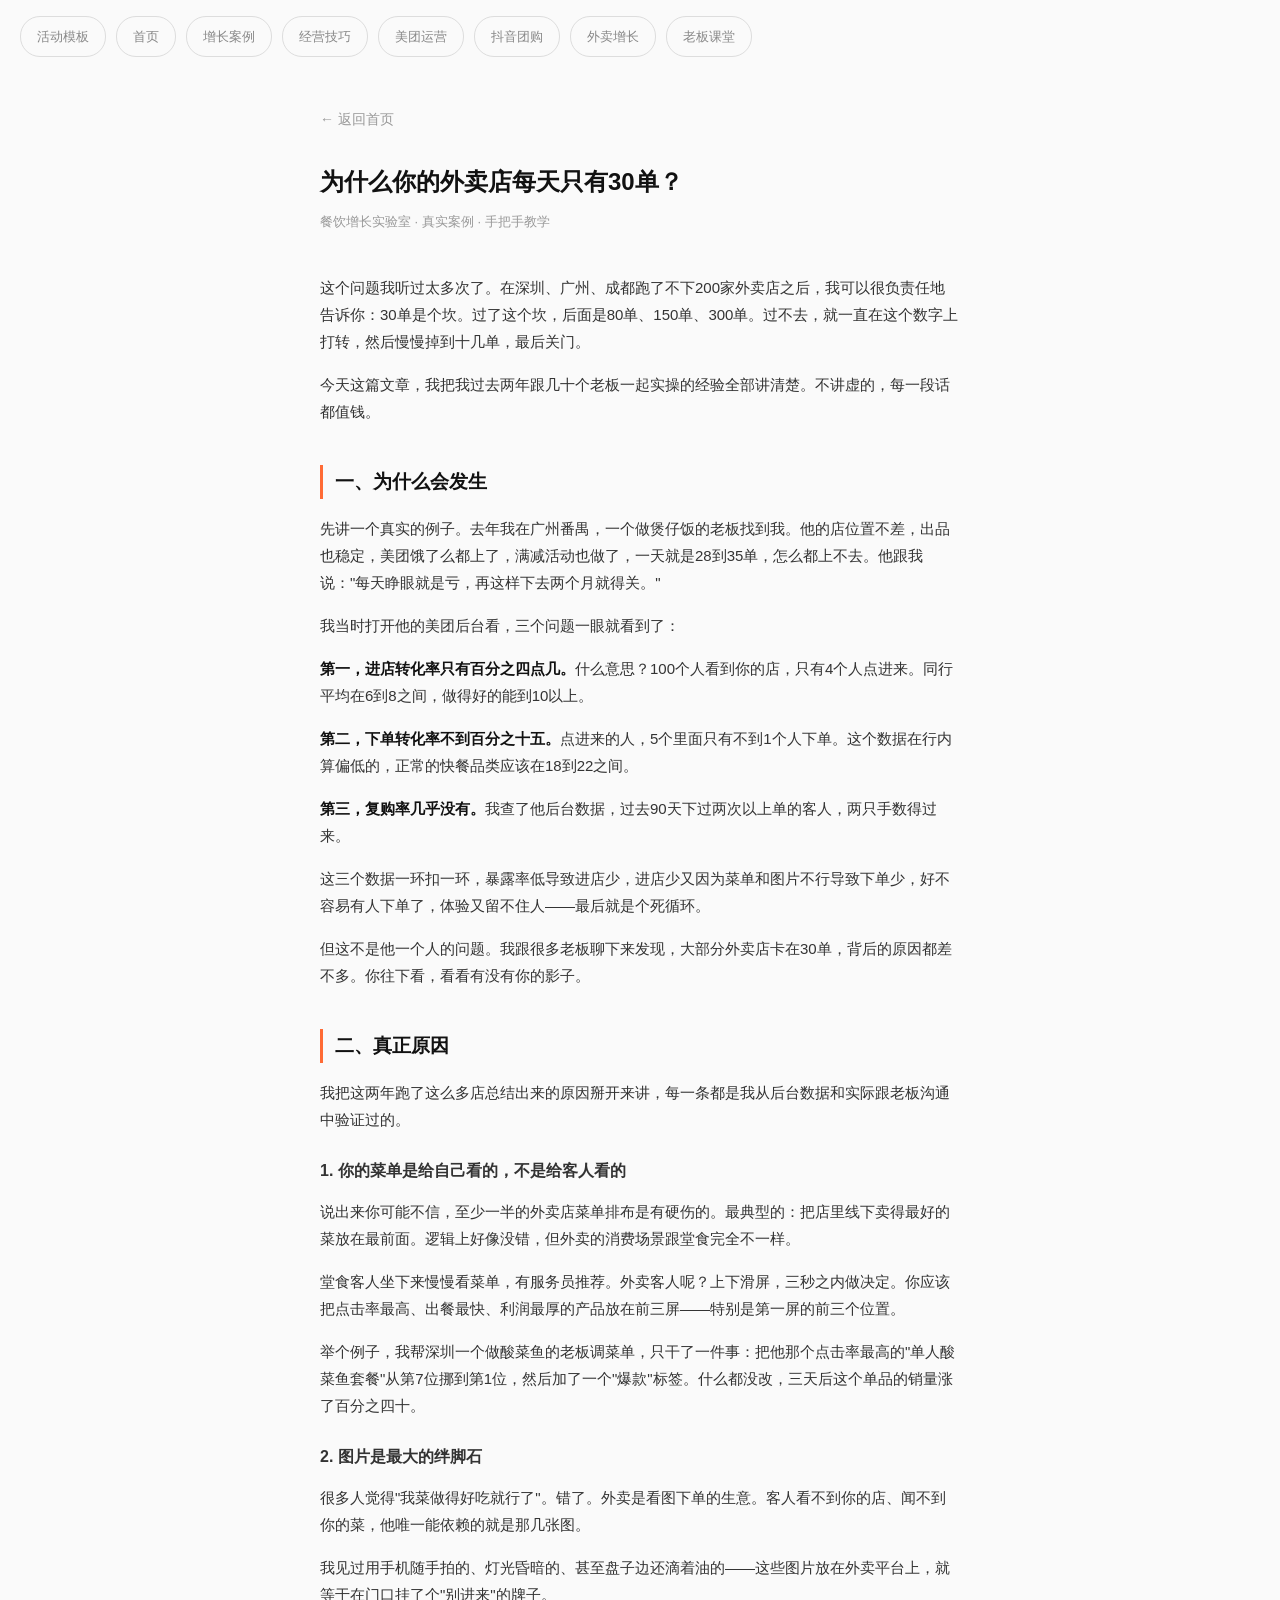
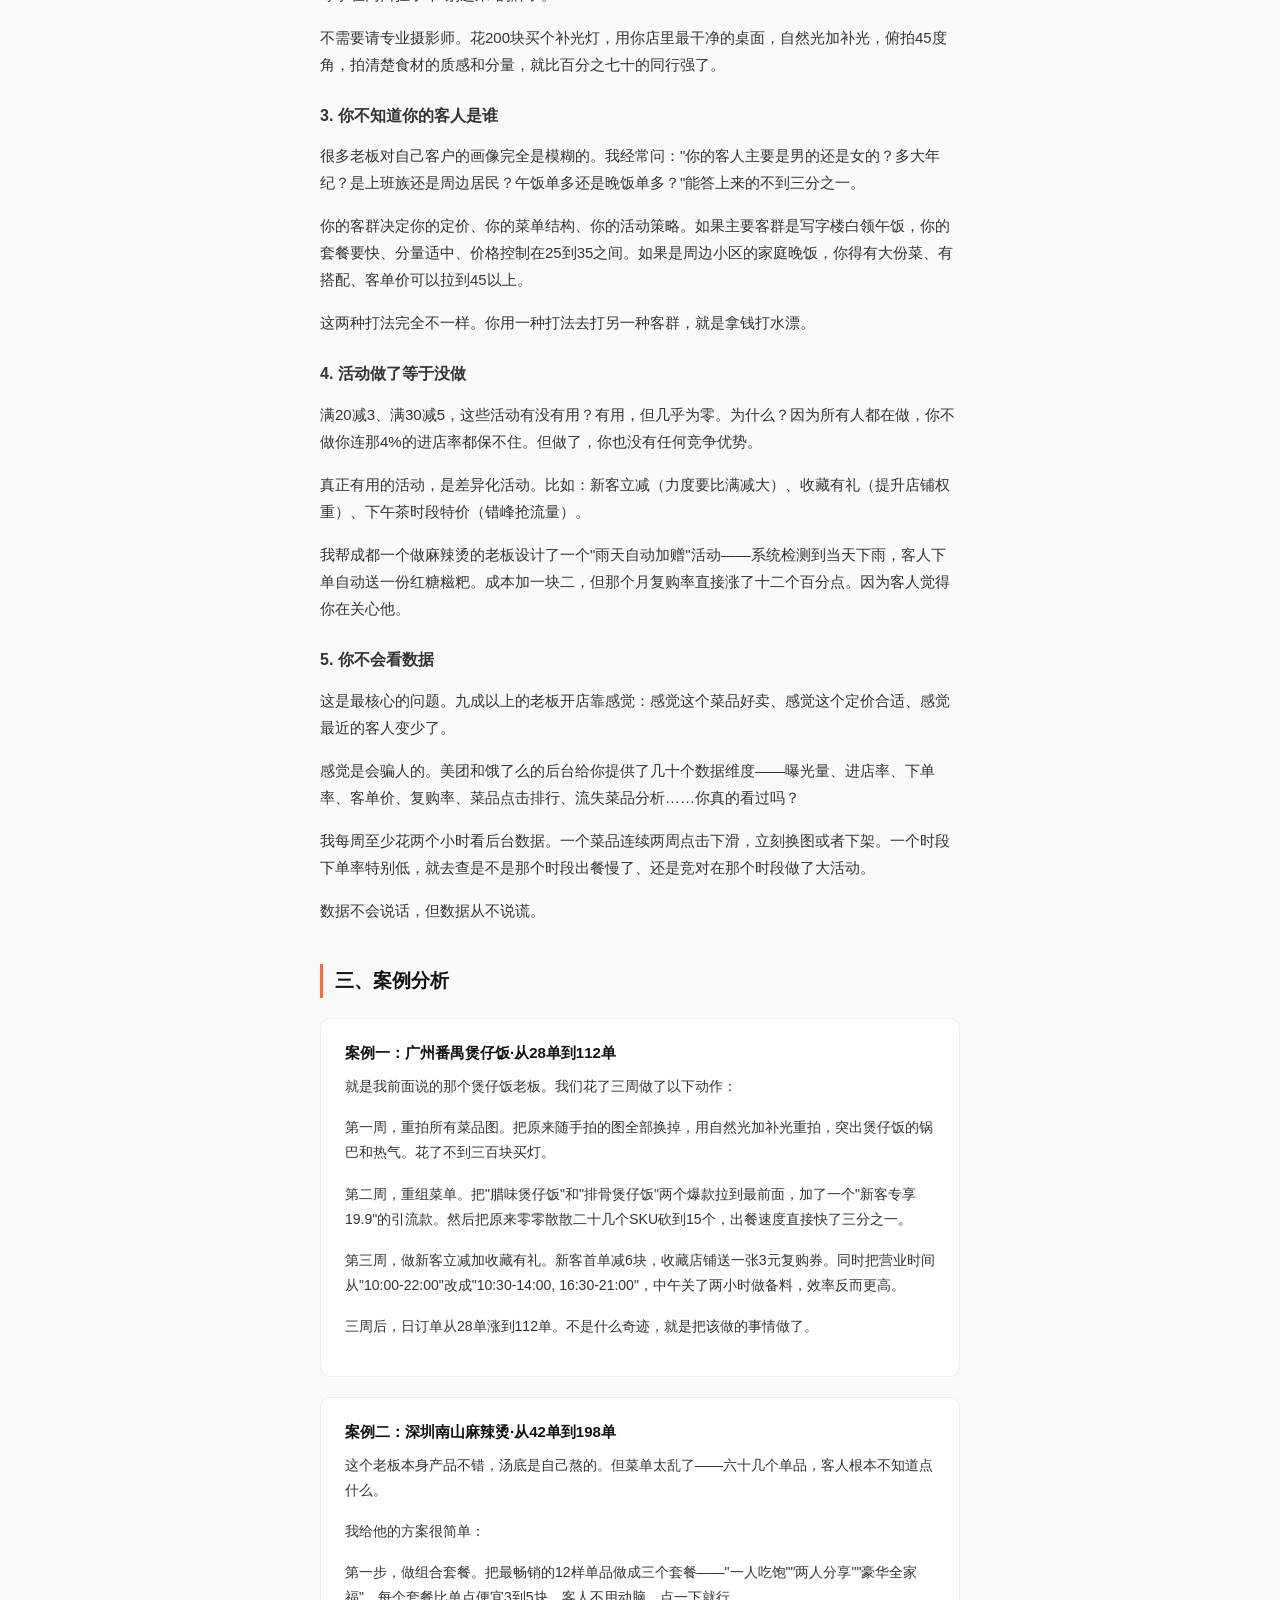
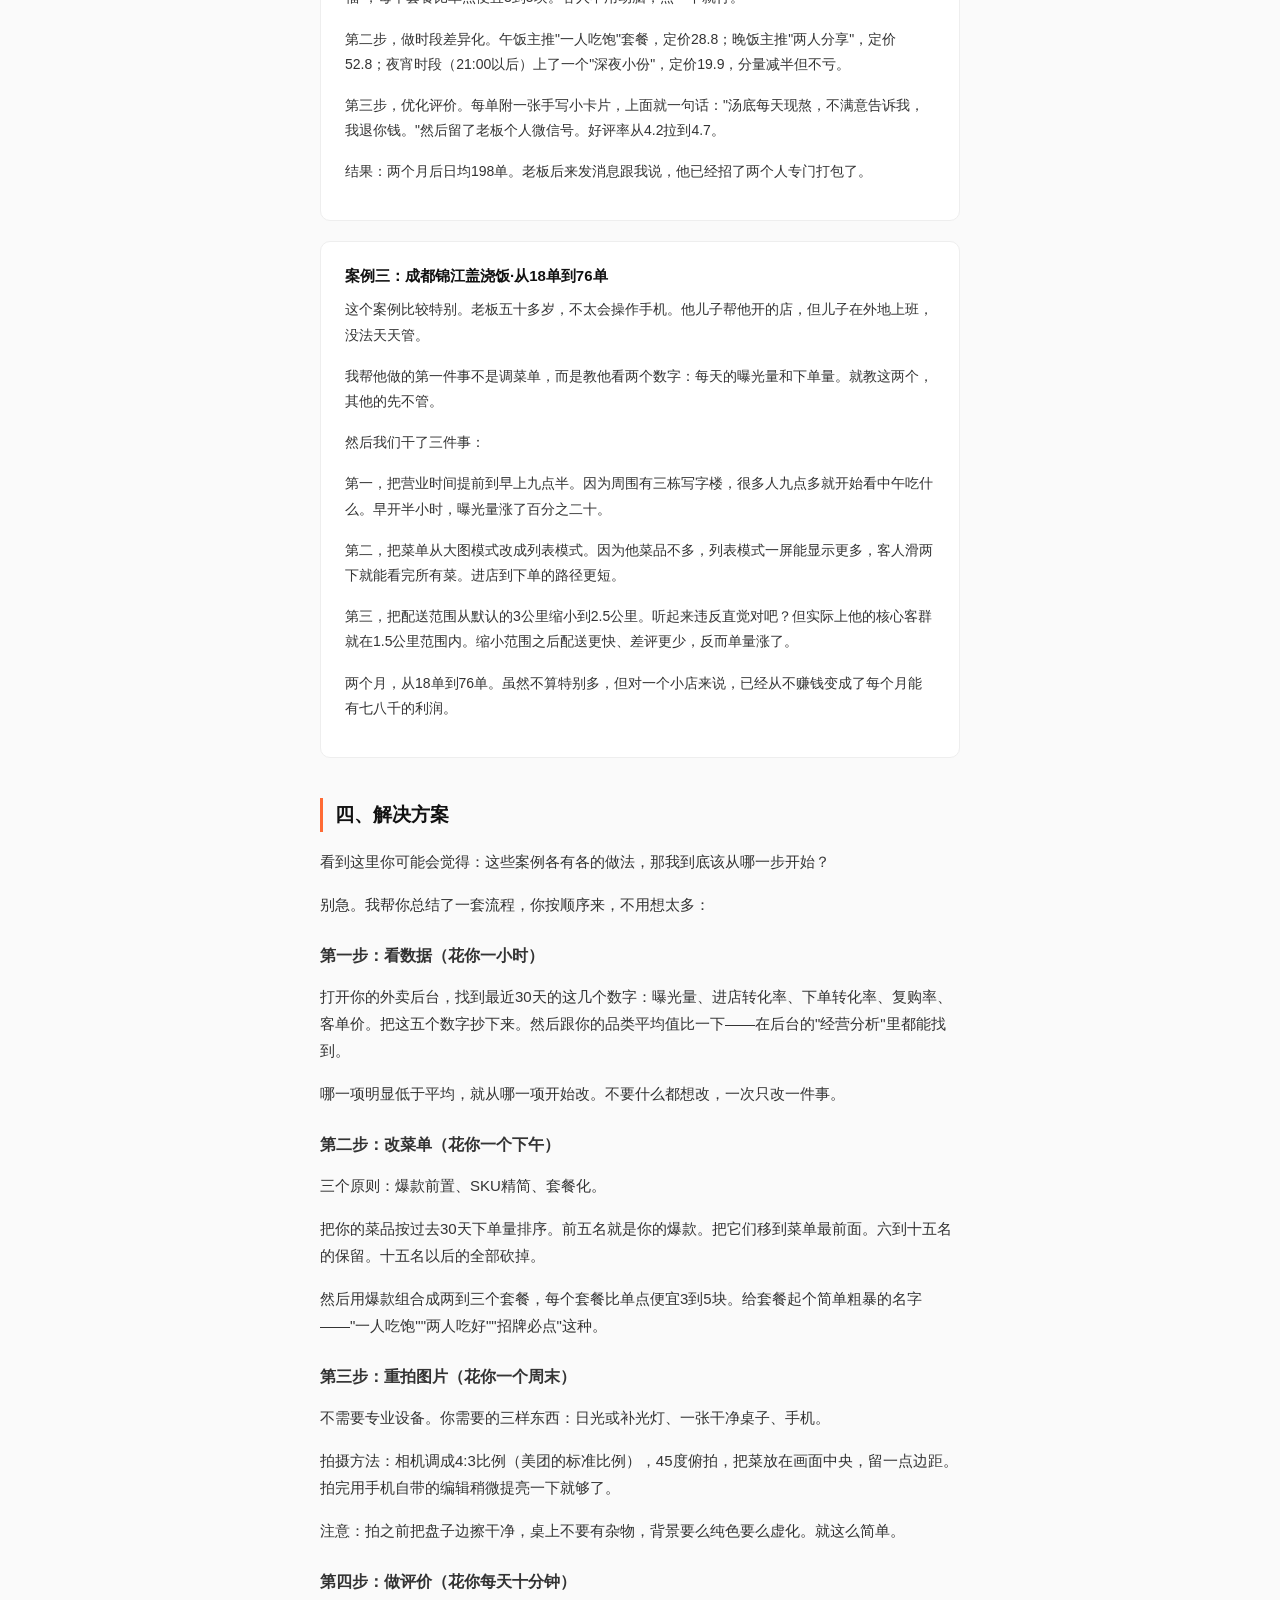
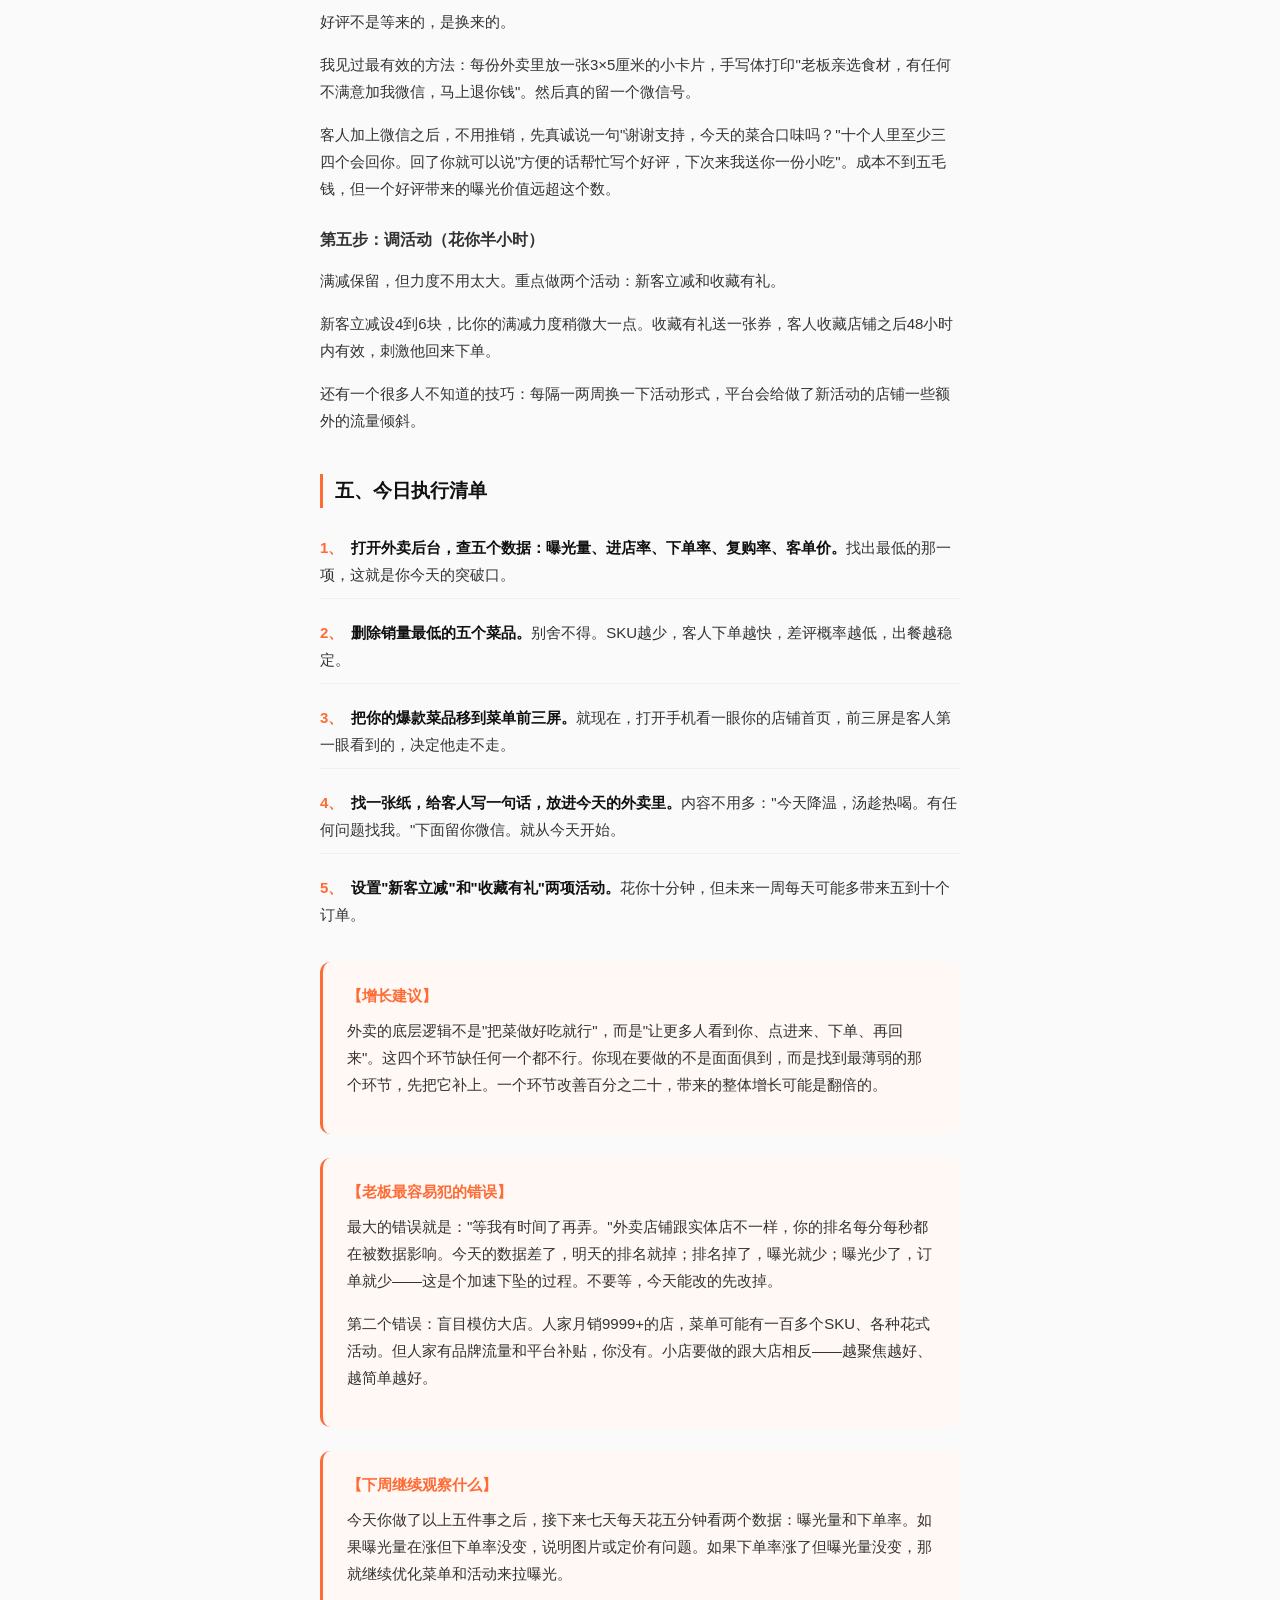
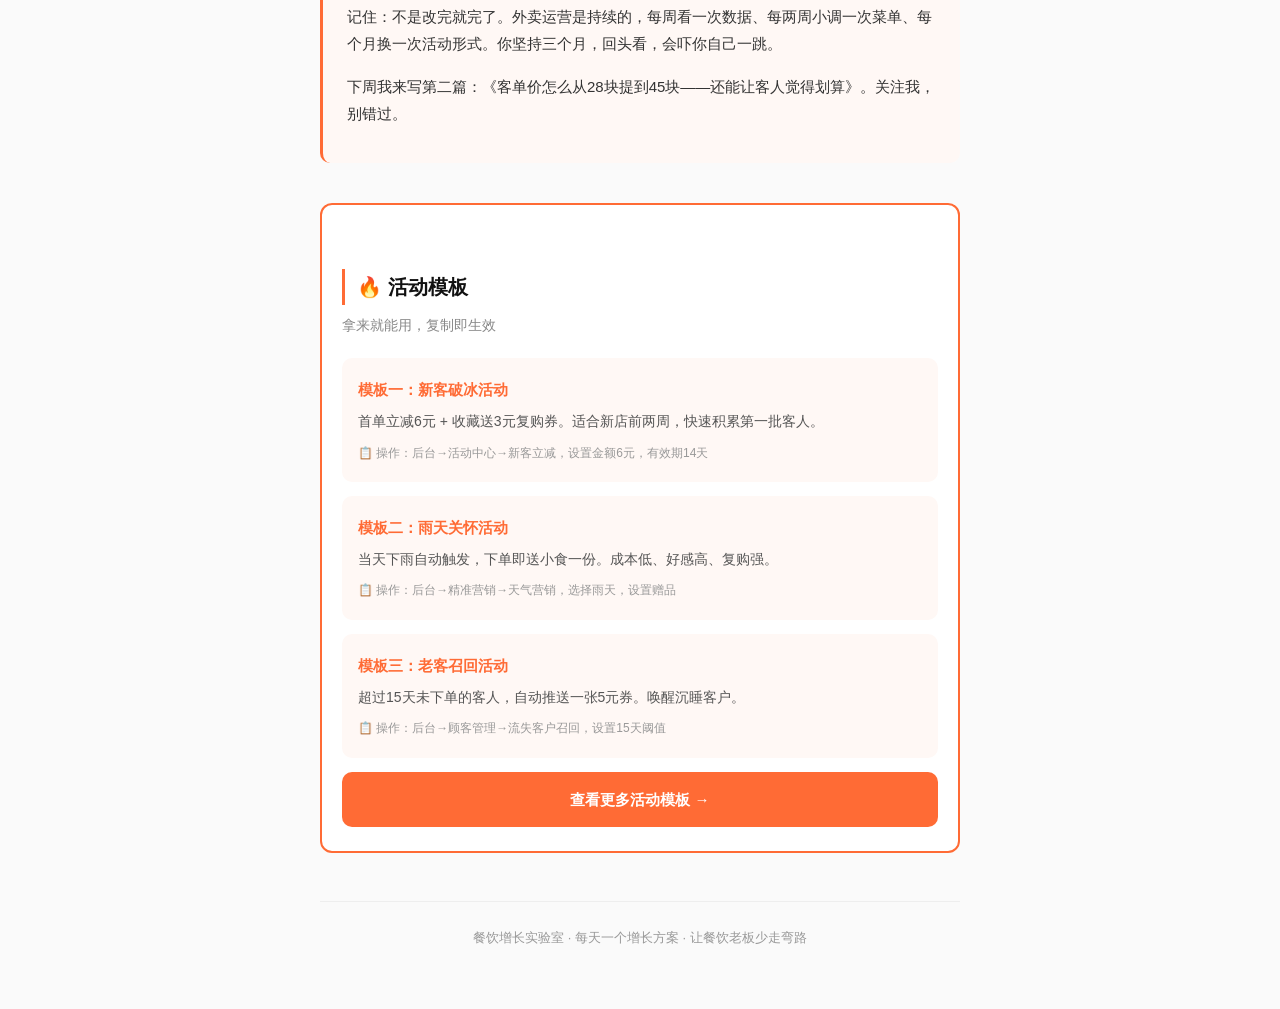
==== article1.html @ cc4ded7f "文章页底部添加活动模板板块" ====
﻿<!DOCTYPE html>
<html lang="zh-CN">
<head>
<meta charset="UTF-8">
<meta http-equiv="Cache-Control" content="no-cache, no-store, must-revalidate, max-age=0"><meta http-equiv="Pragma" content="no-cache"><meta http-equiv="Expires" content="0">
<meta name="viewport" content="width=device-width, initial-scale=1.0, maximum-scale=1.0, user-scalable=no, viewport-fit=cover">
<title>为什么你的外卖店每天只有30单？ - 餐饮增长实验室</title>
<style>
*,*::before,*::after{box-sizing:border-box;margin:0;padding:0}
html{-webkit-text-size-adjust:100%}
body{
  font-family:"Noto Sans SC",-apple-system,"Helvetica Neue",sans-serif;
  font-size:15px;color:#1a1a1a;
  background:#fafafa;
  -webkit-font-smoothing:antialiased;
  line-height:1.8;
}
.container{max-width:680px;margin:0 auto;padding:40px 20px 60px}
.back{
  display:inline-flex;align-items:center;gap:6px;
  color:#999;font-size:14px;text-decoration:none;margin-bottom:32px;
}
h1{font-size:24px;font-weight:700;line-height:1.4;margin-bottom:12px;color:#111}
.meta{font-size:13px;color:#999;margin-bottom:40px}
h2{
  font-size:19px;font-weight:700;margin:40px 0 16px;color:#111;
  padding-left:12px;border-left:3px solid #ff6b35;
}
h3{font-size:16px;font-weight:600;margin:24px 0 12px;color:#333}
p{margin-bottom:16px;color:#333}
.case{
  background:#fff;border-radius:10px;padding:20px 24px;
  margin:20px 0;border:1px solid #eee;
}
.case-title{font-weight:600;font-size:15px;margin-bottom:8px;color:#111}
.case-content{font-size:14px;color:#555;line-height:1.8}
.tip{
  background:#fff8f5;border-radius:10px;padding:20px 24px;
  margin:24px 0;border-left:3px solid #ff6b35;
}
.tip-title{font-weight:600;font-size:15px;color:#ff6b35;margin-bottom:8px}
ul{padding-left:20px;margin-bottom:16px}
li{margin-bottom:10px;color:#333}
.checklist li{list-style:none;padding:10px 0;border-bottom:1px solid #f0f0f0}
.checklist li:last-child{border-bottom:none}
.checklist li::before{content:counter(step) "、";counter-increment:step;color:#ff6b35;font-weight:700;margin-right:8px}
.checklist{counter-reset:step}
strong{color:#111}
.footer-note{text-align:center;margin-top:48px;padding-top:24px;border-top:1px solid #eee;color:#999;font-size:13px}

/* 顶部标签栏 */
.tags{
  padding:16px 20px 8px;
  display:flex;overflow-x:auto;
  gap:10px;
  -webkit-overflow-scrolling:touch;scrollbar-width:none;
  background:#fafafa;
  position:sticky;top:0;z-index:10;
}
.tags::-webkit-scrollbar{display:none}
.tag{
  flex-shrink:0;padding:8px 16px;
  border-radius:20px;font-size:13px;font-weight:500;
  color:#888;
  border:1px solid #ddd;
  transition:all .2s;white-space:nowrap;
  text-decoration:none;
}
.tag.on,.tag:active{background:#ff6b35;color:#fff;border-color:#ff6b35}

</style>
</head>
<body>

<!-- 标签导航 -->
<div class="tags">
  <a href="huodong.html" class="tag">活动模板</a>
  <a href="index.html" class="tag">首页</a>
  <a href="cases.html" class="tag">增长案例</a>
  <a href="jiqiao.html" class="tag">经营技巧</a>
  <a href="meituan.html" class="tag">美团运营</a>
  <a href="douyin.html" class="tag">抖音团购</a>
  <a href="waimai.html" class="tag">外卖增长</a>
  <a href="ketang.html" class="tag">老板课堂</a>
</div>

<div class="container">
<a href="index.html" class="back">← 返回首页</a>
<h1>为什么你的外卖店每天只有30单？</h1>
<div class="meta">餐饮增长实验室 · 真实案例 · 手把手教学</div>

<p>这个问题我听过太多次了。在深圳、广州、成都跑了不下200家外卖店之后，我可以很负责任地告诉你：30单是个坎。过了这个坎，后面是80单、150单、300单。过不去，就一直在这个数字上打转，然后慢慢掉到十几单，最后关门。</p>
<p>今天这篇文章，我把我过去两年跟几十个老板一起实操的经验全部讲清楚。不讲虚的，每一段话都值钱。</p>

<h2>一、为什么会发生</h2>

<p>先讲一个真实的例子。去年我在广州番禺，一个做煲仔饭的老板找到我。他的店位置不差，出品也稳定，美团饿了么都上了，满减活动也做了，一天就是28到35单，怎么都上不去。他跟我说："每天睁眼就是亏，再这样下去两个月就得关。"</p>
<p>我当时打开他的美团后台看，三个问题一眼就看到了：</p>

<p><strong>第一，进店转化率只有百分之四点几。</strong>什么意思？100个人看到你的店，只有4个人点进来。同行平均在6到8之间，做得好的能到10以上。</p>

<p><strong>第二，下单转化率不到百分之十五。</strong>点进来的人，5个里面只有不到1个人下单。这个数据在行内算偏低的，正常的快餐品类应该在18到22之间。</p>

<p><strong>第三，复购率几乎没有。</strong>我查了他后台数据，过去90天下过两次以上单的客人，两只手数得过来。</p>

<p>这三个数据一环扣一环，暴露率低导致进店少，进店少又因为菜单和图片不行导致下单少，好不容易有人下单了，体验又留不住人——最后就是个死循环。</p>
<p>但这不是他一个人的问题。我跟很多老板聊下来发现，大部分外卖店卡在30单，背后的原因都差不多。你往下看，看看有没有你的影子。</p>

<h2>二、真正原因</h2>

<p>我把这两年跑了这么多店总结出来的原因掰开来讲，每一条都是我从后台数据和实际跟老板沟通中验证过的。</p>

<h3>1. 你的菜单是给自己看的，不是给客人看的</h3>
<p>说出来你可能不信，至少一半的外卖店菜单排布是有硬伤的。最典型的：把店里线下卖得最好的菜放在最前面。逻辑上好像没错，但外卖的消费场景跟堂食完全不一样。</p>
<p>堂食客人坐下来慢慢看菜单，有服务员推荐。外卖客人呢？上下滑屏，三秒之内做决定。你应该把点击率最高、出餐最快、利润最厚的产品放在前三屏——特别是第一屏的前三个位置。</p>
<p>举个例子，我帮深圳一个做酸菜鱼的老板调菜单，只干了一件事：把他那个点击率最高的"单人酸菜鱼套餐"从第7位挪到第1位，然后加了一个"爆款"标签。什么都没改，三天后这个单品的销量涨了百分之四十。</p>

<h3>2. 图片是最大的绊脚石</h3>
<p>很多人觉得"我菜做得好吃就行了"。错了。外卖是看图下单的生意。客人看不到你的店、闻不到你的菜，他唯一能依赖的就是那几张图。</p>
<p>我见过用手机随手拍的、灯光昏暗的、甚至盘子边还滴着油的——这些图片放在外卖平台上，就等于在门口挂了个"别进来"的牌子。</p>
<p>不需要请专业摄影师。花200块买个补光灯，用你店里最干净的桌面，自然光加补光，俯拍45度角，拍清楚食材的质感和分量，就比百分之七十的同行强了。</p>

<h3>3. 你不知道你的客人是谁</h3>
<p>很多老板对自己客户的画像完全是模糊的。我经常问："你的客人主要是男的还是女的？多大年纪？是上班族还是周边居民？午饭单多还是晚饭单多？"能答上来的不到三分之一。</p>
<p>你的客群决定你的定价、你的菜单结构、你的活动策略。如果主要客群是写字楼白领午饭，你的套餐要快、分量适中、价格控制在25到35之间。如果是周边小区的家庭晚饭，你得有大份菜、有搭配、客单价可以拉到45以上。</p>
<p>这两种打法完全不一样。你用一种打法去打另一种客群，就是拿钱打水漂。</p>

<h3>4. 活动做了等于没做</h3>
<p>满20减3、满30减5，这些活动有没有用？有用，但几乎为零。为什么？因为所有人都在做，你不做你连那4%的进店率都保不住。但做了，你也没有任何竞争优势。</p>
<p>真正有用的活动，是差异化活动。比如：新客立减（力度要比满减大）、收藏有礼（提升店铺权重）、下午茶时段特价（错峰抢流量）。</p>
<p>我帮成都一个做麻辣烫的老板设计了一个"雨天自动加赠"活动——系统检测到当天下雨，客人下单自动送一份红糖糍粑。成本加一块二，但那个月复购率直接涨了十二个百分点。因为客人觉得你在关心他。</p>

<h3>5. 你不会看数据</h3>
<p>这是最核心的问题。九成以上的老板开店靠感觉：感觉这个菜品好卖、感觉这个定价合适、感觉最近的客人变少了。</p>
<p>感觉是会骗人的。美团和饿了么的后台给你提供了几十个数据维度——曝光量、进店率、下单率、客单价、复购率、菜品点击排行、流失菜品分析……你真的看过吗？</p>
<p>我每周至少花两个小时看后台数据。一个菜品连续两周点击下滑，立刻换图或者下架。一个时段下单率特别低，就去查是不是那个时段出餐慢了、还是竞对在那个时段做了大活动。</p>
<p>数据不会说话，但数据从不说谎。</p>

<h2>三、案例分析</h2>

<div class="case">
<div class="case-title">案例一：广州番禺煲仔饭·从28单到112单</div>
<div class="case-content">
<p>就是我前面说的那个煲仔饭老板。我们花了三周做了以下动作：</p>
<p>第一周，重拍所有菜品图。把原来随手拍的图全部换掉，用自然光加补光重拍，突出煲仔饭的锅巴和热气。花了不到三百块买灯。</p>
<p>第二周，重组菜单。把"腊味煲仔饭"和"排骨煲仔饭"两个爆款拉到最前面，加了一个"新客专享19.9"的引流款。然后把原来零零散散二十几个SKU砍到15个，出餐速度直接快了三分之一。</p>
<p>第三周，做新客立减加收藏有礼。新客首单减6块，收藏店铺送一张3元复购券。同时把营业时间从"10:00-22:00"改成"10:30-14:00, 16:30-21:00"，中午关了两小时做备料，效率反而更高。</p>
<p>三周后，日订单从28单涨到112单。不是什么奇迹，就是把该做的事情做了。</p>
</div>
</div>

<div class="case">
<div class="case-title">案例二：深圳南山麻辣烫·从42单到198单</div>
<div class="case-content">
<p>这个老板本身产品不错，汤底是自己熬的。但菜单太乱了——六十几个单品，客人根本不知道点什么。</p>
<p>我给他的方案很简单：</p>
<p>第一步，做组合套餐。把最畅销的12样单品做成三个套餐——"一人吃饱""两人分享""豪华全家福"，每个套餐比单点便宜3到5块。客人不用动脑，点一下就行。</p>
<p>第二步，做时段差异化。午饭主推"一人吃饱"套餐，定价28.8；晚饭主推"两人分享"，定价52.8；夜宵时段（21:00以后）上了一个"深夜小份"，定价19.9，分量减半但不亏。</p>
<p>第三步，优化评价。每单附一张手写小卡片，上面就一句话："汤底每天现熬，不满意告诉我，我退你钱。"然后留了老板个人微信号。好评率从4.2拉到4.7。</p>
<p>结果：两个月后日均198单。老板后来发消息跟我说，他已经招了两个人专门打包了。</p>
</div>
</div>

<div class="case">
<div class="case-title">案例三：成都锦江盖浇饭·从18单到76单</div>
<div class="case-content">
<p>这个案例比较特别。老板五十多岁，不太会操作手机。他儿子帮他开的店，但儿子在外地上班，没法天天管。</p>
<p>我帮他做的第一件事不是调菜单，而是教他看两个数字：每天的曝光量和下单量。就教这两个，其他的先不管。</p>
<p>然后我们干了三件事：</p>
<p>第一，把营业时间提前到早上九点半。因为周围有三栋写字楼，很多人九点多就开始看中午吃什么。早开半小时，曝光量涨了百分之二十。</p>
<p>第二，把菜单从大图模式改成列表模式。因为他菜品不多，列表模式一屏能显示更多，客人滑两下就能看完所有菜。进店到下单的路径更短。</p>
<p>第三，把配送范围从默认的3公里缩小到2.5公里。听起来违反直觉对吧？但实际上他的核心客群就在1.5公里范围内。缩小范围之后配送更快、差评更少，反而单量涨了。</p>
<p>两个月，从18单到76单。虽然不算特别多，但对一个小店来说，已经从不赚钱变成了每个月能有七八千的利润。</p>
</div>
</div>

<h2>四、解决方案</h2>

<p>看到这里你可能会觉得：这些案例各有各的做法，那我到底该从哪一步开始？</p>
<p>别急。我帮你总结了一套流程，你按顺序来，不用想太多：</p>

<h3>第一步：看数据（花你一小时）</h3>
<p>打开你的外卖后台，找到最近30天的这几个数字：曝光量、进店转化率、下单转化率、复购率、客单价。把这五个数字抄下来。然后跟你的品类平均值比一下——在后台的"经营分析"里都能找到。</p>
<p>哪一项明显低于平均，就从哪一项开始改。不要什么都想改，一次只改一件事。</p>

<h3>第二步：改菜单（花你一个下午）</h3>
<p>三个原则：爆款前置、SKU精简、套餐化。</p>
<p>把你的菜品按过去30天下单量排序。前五名就是你的爆款。把它们移到菜单最前面。六到十五名的保留。十五名以后的全部砍掉。</p>
<p>然后用爆款组合成两到三个套餐，每个套餐比单点便宜3到5块。给套餐起个简单粗暴的名字——"一人吃饱""两人吃好""招牌必点"这种。</p>

<h3>第三步：重拍图片（花你一个周末）</h3>
<p>不需要专业设备。你需要的三样东西：日光或补光灯、一张干净桌子、手机。</p>
<p>拍摄方法：相机调成4:3比例（美团的标准比例），45度俯拍，把菜放在画面中央，留一点边距。拍完用手机自带的编辑稍微提亮一下就够了。</p>
<p>注意：拍之前把盘子边擦干净，桌上不要有杂物，背景要么纯色要么虚化。就这么简单。</p>

<h3>第四步：做评价（花你每天十分钟）</h3>
<p>好评不是等来的，是换来的。</p>
<p>我见过最有效的方法：每份外卖里放一张3×5厘米的小卡片，手写体打印"老板亲选食材，有任何不满意加我微信，马上退你钱"。然后真的留一个微信号。</p>
<p>客人加上微信之后，不用推销，先真诚说一句"谢谢支持，今天的菜合口味吗？"十个人里至少三四个会回你。回了你就可以说"方便的话帮忙写个好评，下次来我送你一份小吃"。成本不到五毛钱，但一个好评带来的曝光价值远超这个数。</p>

<h3>第五步：调活动（花你半小时）</h3>
<p>满减保留，但力度不用太大。重点做两个活动：新客立减和收藏有礼。</p>
<p>新客立减设4到6块，比你的满减力度稍微大一点。收藏有礼送一张券，客人收藏店铺之后48小时内有效，刺激他回来下单。</p>
<p>还有一个很多人不知道的技巧：每隔一两周换一下活动形式，平台会给做了新活动的店铺一些额外的流量倾斜。</p>

<h2>五、今日执行清单</h2>

<ol class="checklist">
<li><strong>打开外卖后台，查五个数据：曝光量、进店率、下单率、复购率、客单价。</strong>找出最低的那一项，这就是你今天的突破口。</li>
<li><strong>删除销量最低的五个菜品。</strong>别舍不得。SKU越少，客人下单越快，差评概率越低，出餐越稳定。</li>
<li><strong>把你的爆款菜品移到菜单前三屏。</strong>就现在，打开手机看一眼你的店铺首页，前三屏是客人第一眼看到的，决定他走不走。</li>
<li><strong>找一张纸，给客人写一句话，放进今天的外卖里。</strong>内容不用多："今天降温，汤趁热喝。有任何问题找我。"下面留你微信。就从今天开始。</li>
<li><strong>设置"新客立减"和"收藏有礼"两项活动。</strong>花你十分钟，但未来一周每天可能多带来五到十个订单。</li>
</ol>

<div class="tip">
<div class="tip-title">【增长建议】</div>
<p>外卖的底层逻辑不是"把菜做好吃就行"，而是"让更多人看到你、点进来、下单、再回来"。这四个环节缺任何一个都不行。你现在要做的不是面面俱到，而是找到最薄弱的那个环节，先把它补上。一个环节改善百分之二十，带来的整体增长可能是翻倍的。</p>
</div>

<div class="tip">
<div class="tip-title">【老板最容易犯的错误】</div>
<p>最大的错误就是："等我有时间了再弄。"外卖店铺跟实体店不一样，你的排名每分每秒都在被数据影响。今天的数据差了，明天的排名就掉；排名掉了，曝光就少；曝光少了，订单就少——这是个加速下坠的过程。不要等，今天能改的先改掉。</p>
<p>第二个错误：盲目模仿大店。人家月销9999+的店，菜单可能有一百多个SKU、各种花式活动。但人家有品牌流量和平台补贴，你没有。小店要做的跟大店相反——越聚焦越好、越简单越好。</p>
</div>

<div class="tip">
<div class="tip-title">【下周继续观察什么】</div>
<p>今天你做了以上五件事之后，接下来七天每天花五分钟看两个数据：曝光量和下单率。如果曝光量在涨但下单率没变，说明图片或定价有问题。如果下单率涨了但曝光量没变，那就继续优化菜单和活动来拉曝光。</p>
<p>记住：不是改完就完了。外卖运营是持续的，每周看一次数据、每两周小调一次菜单、每个月换一次活动形式。你坚持三个月，回头看，会吓你自己一跳。</p>
<p>下周我来写第二篇：《客单价怎么从28块提到45块——还能让客人觉得划算》。关注我，别错过。</p>
</div>


<!-- 活动模板板块 -->
<div style="background:#fff;border-radius:12px;padding:24px 20px;border:2px solid #ff6b35;margin-top:40px;">
  <h2 style="font-size:20px;font-weight:700;color:#111;margin-bottom:8px;">🔥 活动模板</h2>
  <p style="font-size:14px;color:#888;margin-bottom:20px;">拿来就能用，复制即生效</p>
  
  <div style="background:#fff8f5;border-radius:10px;padding:18px 16px;margin-bottom:14px;">
    <div style="font-weight:700;font-size:15px;color:#ff6b35;margin-bottom:6px;">模板一：新客破冰活动</div>
    <p style="font-size:14px;color:#555;margin:0;">首单立减6元 + 收藏送3元复购券。适合新店前两周，快速积累第一批客人。</p>
    <div style="margin-top:8px;font-size:12px;color:#999;">📋 操作：后台→活动中心→新客立减，设置金额6元，有效期14天</div>
  </div>
  
  <div style="background:#fff8f5;border-radius:10px;padding:18px 16px;margin-bottom:14px;">
    <div style="font-weight:700;font-size:15px;color:#ff6b35;margin-bottom:6px;">模板二：雨天关怀活动</div>
    <p style="font-size:14px;color:#555;margin:0;">当天下雨自动触发，下单即送小食一份。成本低、好感高、复购强。</p>
    <div style="margin-top:8px;font-size:12px;color:#999;">📋 操作：后台→精准营销→天气营销，选择雨天，设置赠品</div>
  </div>
  
  <div style="background:#fff8f5;border-radius:10px;padding:18px 16px;margin-bottom:14px;">
    <div style="font-weight:700;font-size:15px;color:#ff6b35;margin-bottom:6px;">模板三：老客召回活动</div>
    <p style="font-size:14px;color:#555;margin:0;">超过15天未下单的客人，自动推送一张5元券。唤醒沉睡客户。</p>
    <div style="margin-top:8px;font-size:12px;color:#999;">📋 操作：后台→顾客管理→流失客户召回，设置15天阈值</div>
  </div>
  
  <a href="huodong.html" style="display:block;text-align:center;padding:14px;background:#ff6b35;color:#fff;border-radius:10px;font-size:15px;font-weight:600;text-decoration:none;margin-top:8px;">查看更多活动模板 →</a>
</div>

<div class="footer-note">餐饮增长实验室 · 每天一个增长方案 · 让餐饮老板少走弯路</div>

</div>
</body>
</html>
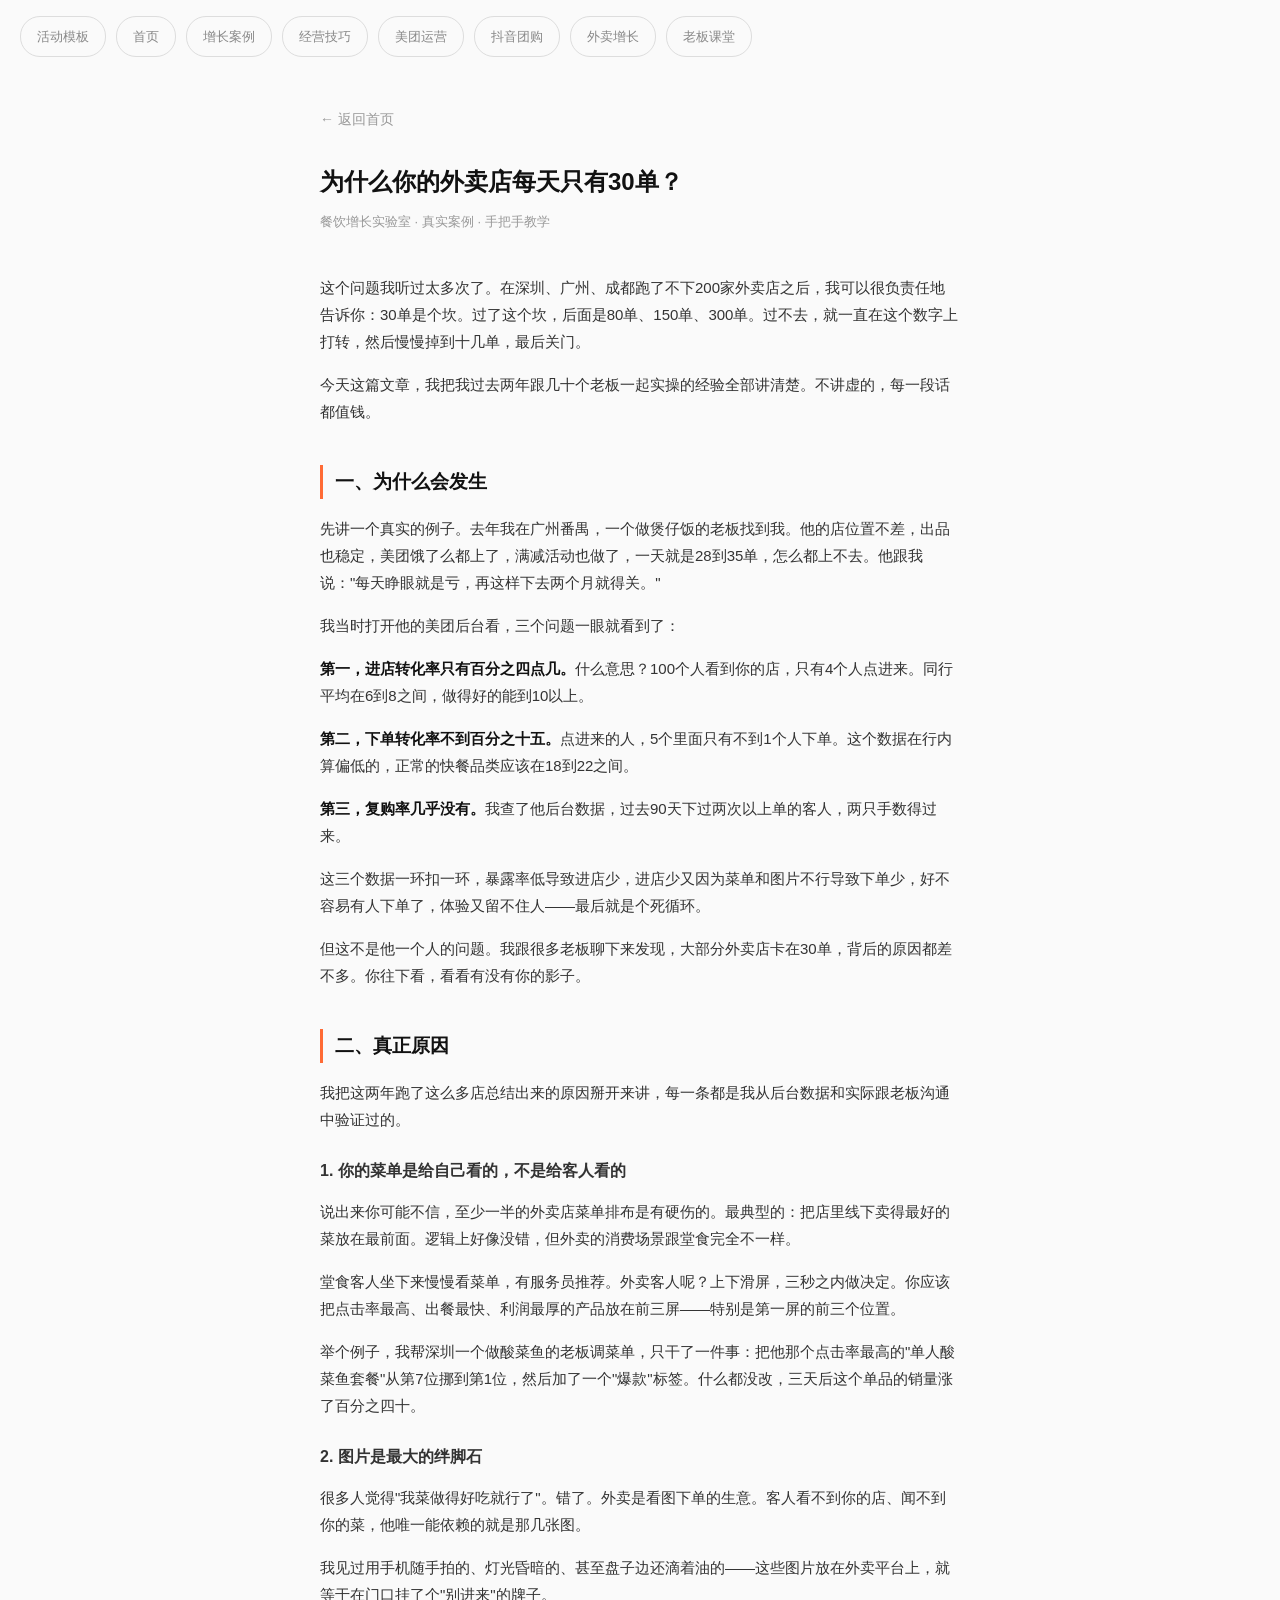
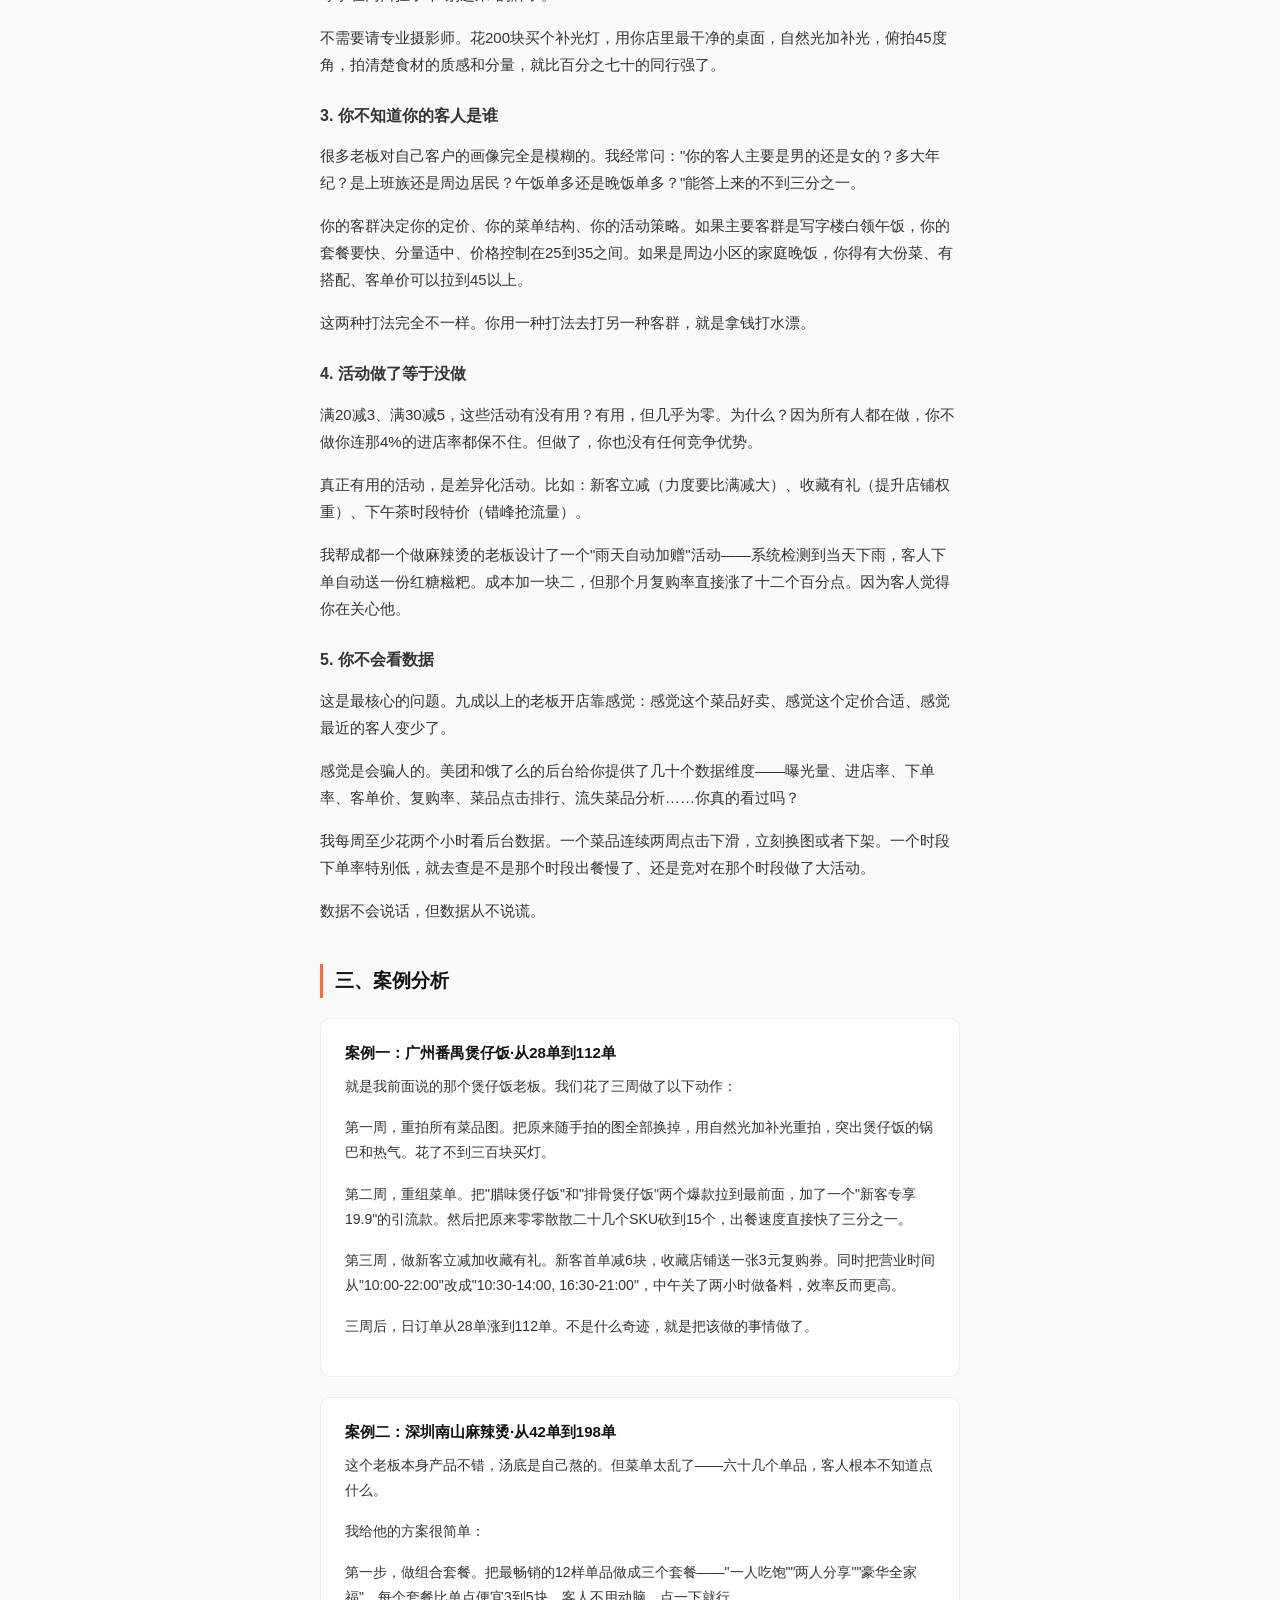
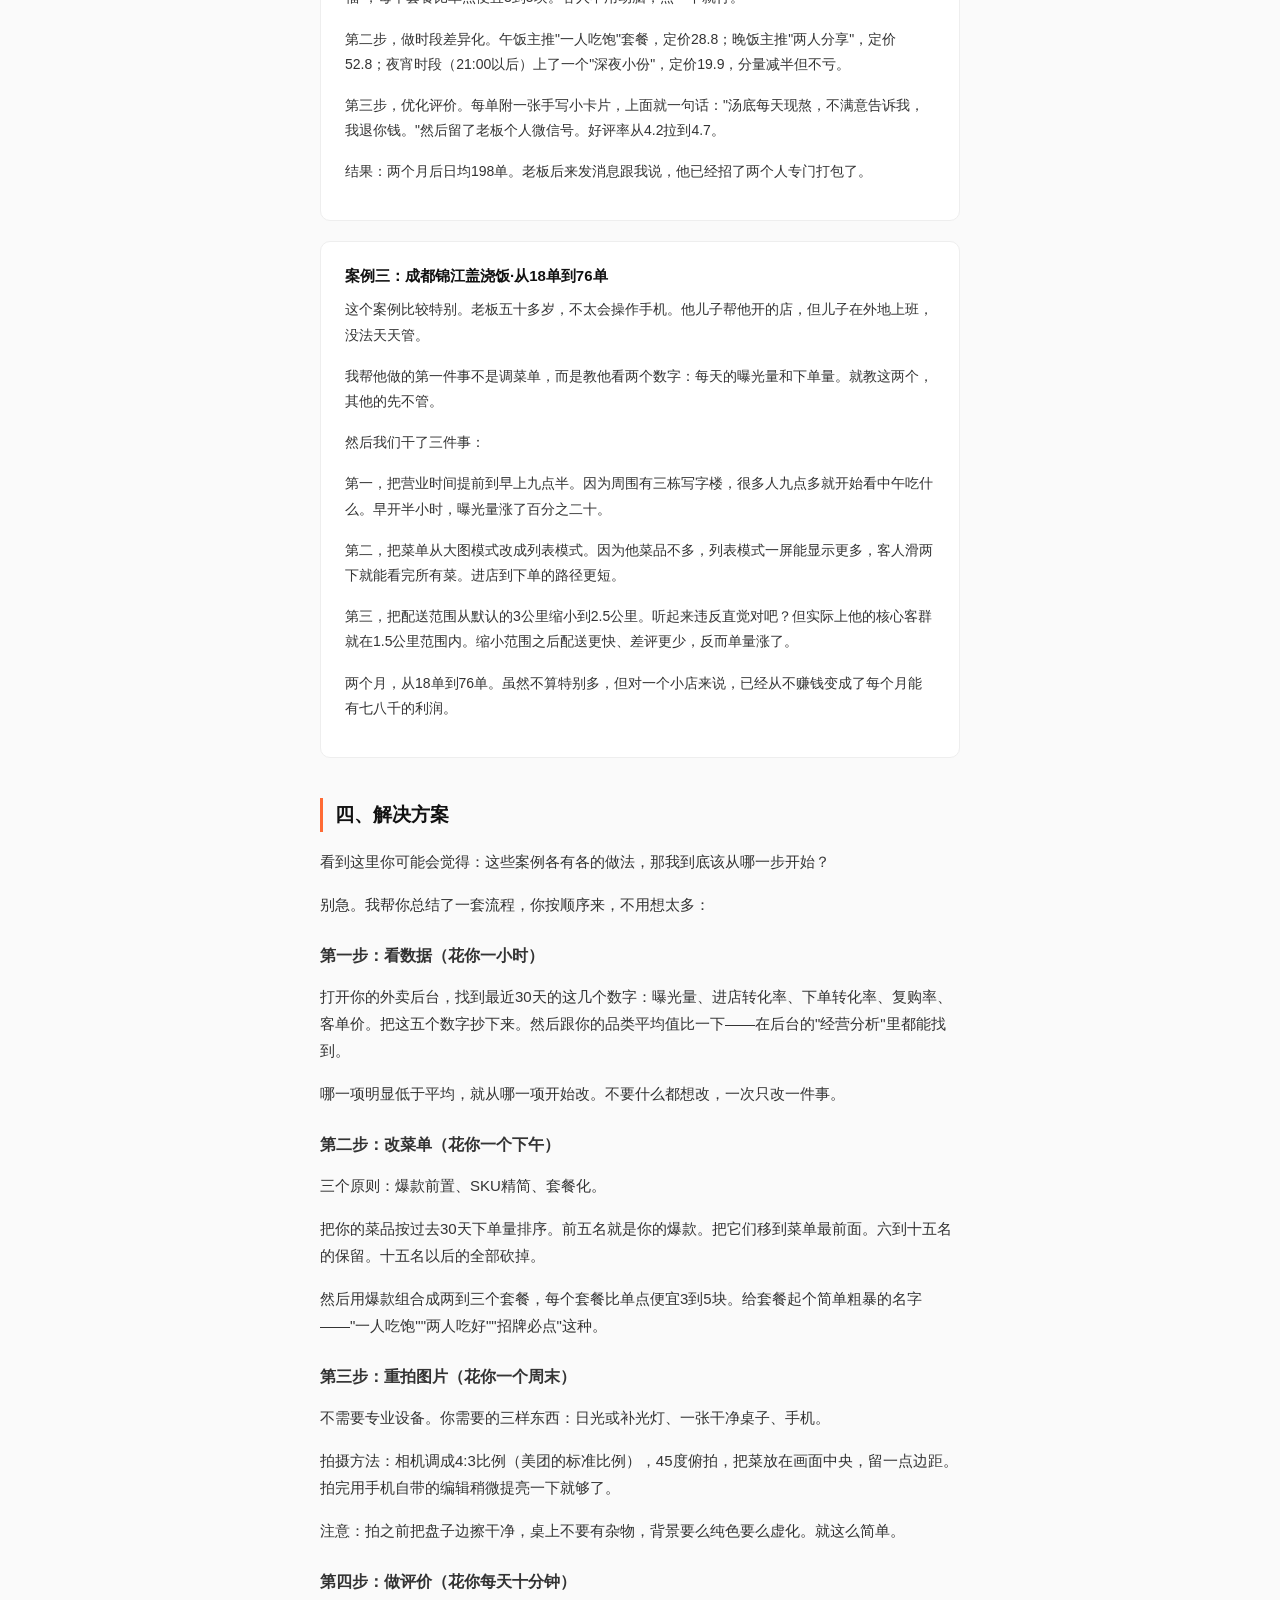
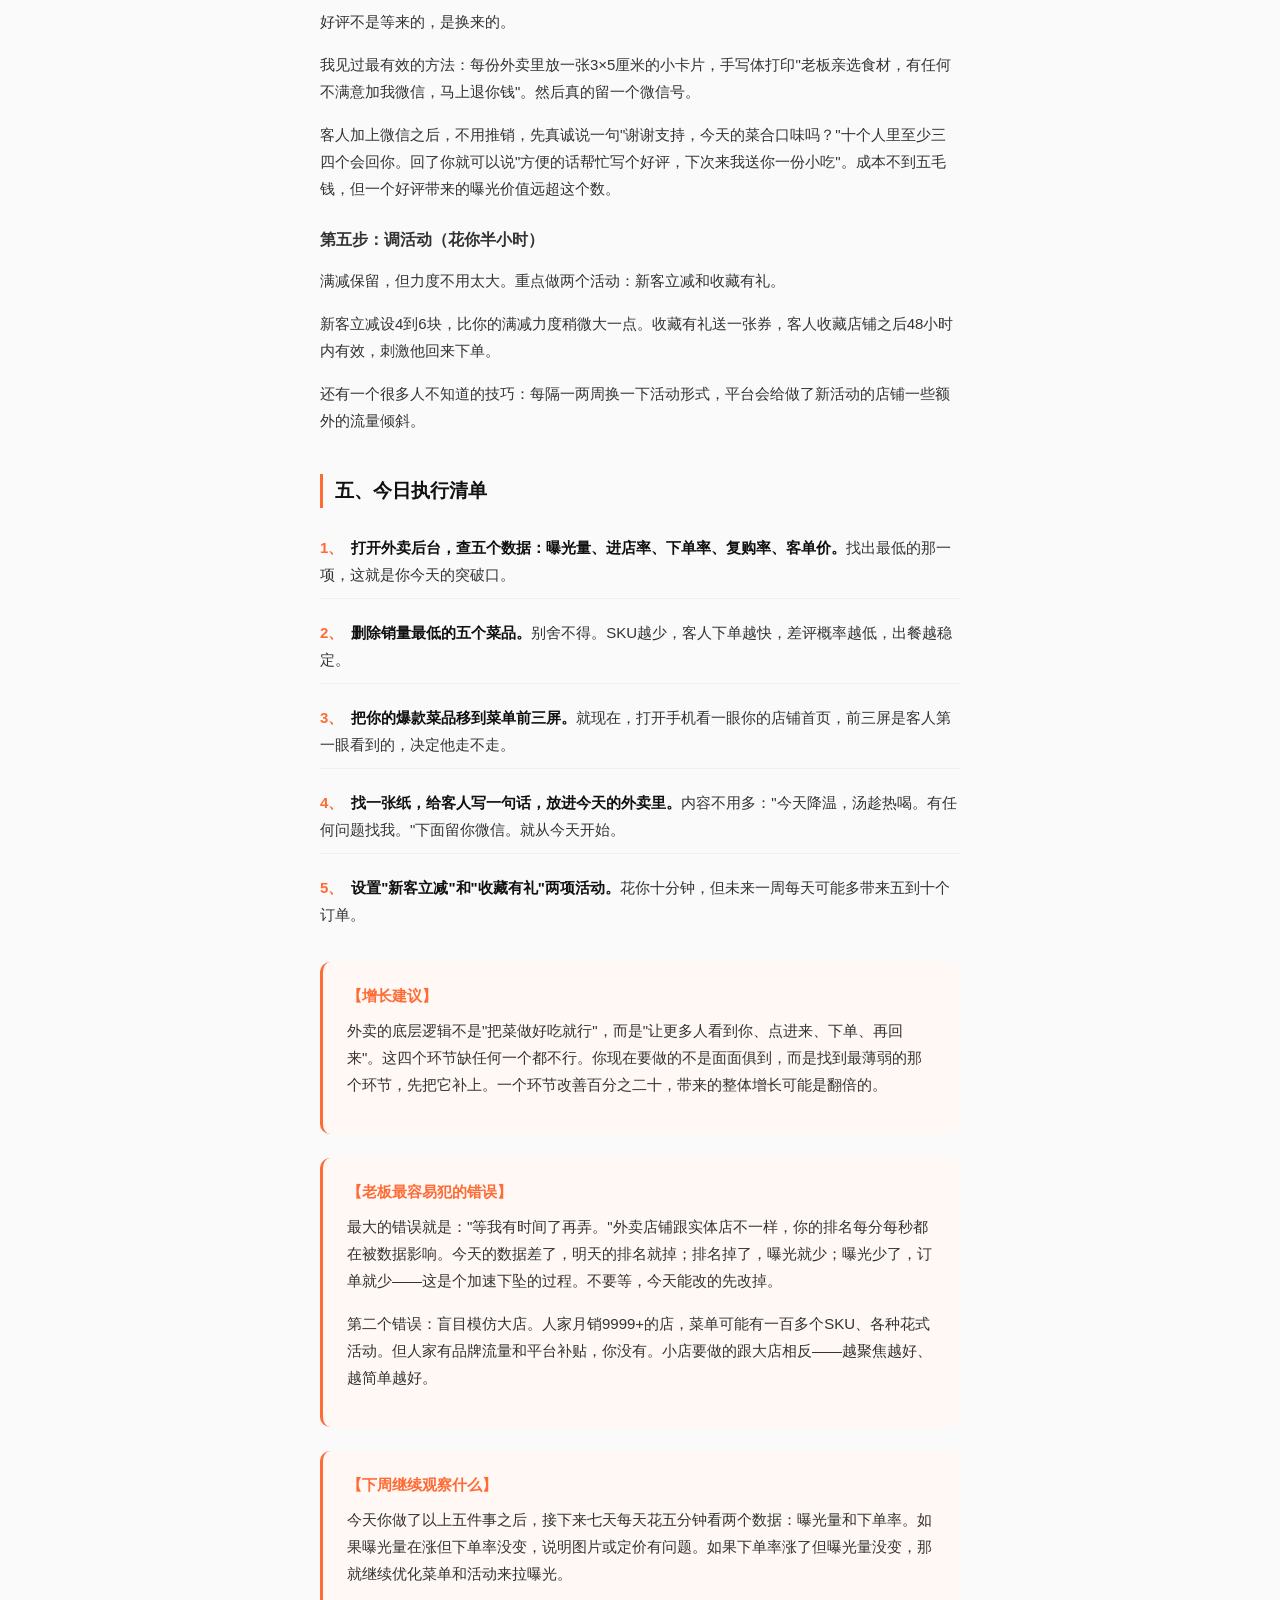
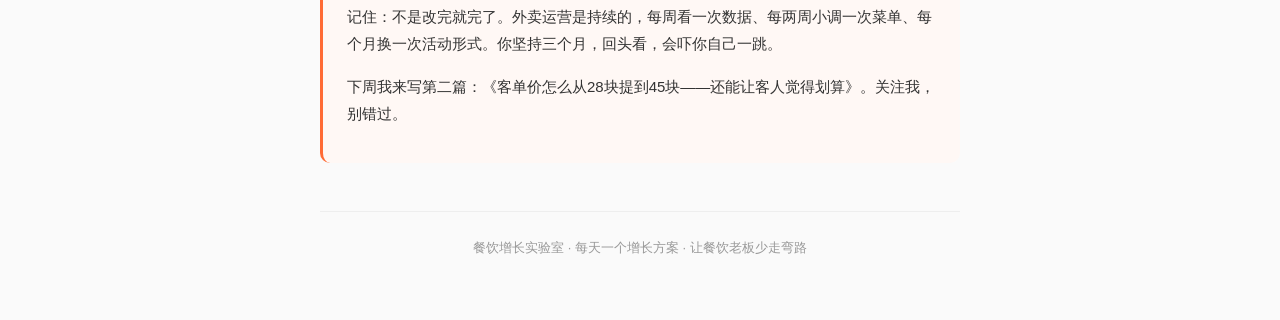
==== commit eea3729e: "活动模板内容移到huodong.html" ====
--- a/article1.html
+++ b/article1.html
@@ -232,31 +232,7 @@
 </div>
 
 
-<!-- 活动模板板块 -->
-<div style="background:#fff;border-radius:12px;padding:24px 20px;border:2px solid #ff6b35;margin-top:40px;">
-  <h2 style="font-size:20px;font-weight:700;color:#111;margin-bottom:8px;">🔥 活动模板</h2>
-  <p style="font-size:14px;color:#888;margin-bottom:20px;">拿来就能用，复制即生效</p>
-  
-  <div style="background:#fff8f5;border-radius:10px;padding:18px 16px;margin-bottom:14px;">
-    <div style="font-weight:700;font-size:15px;color:#ff6b35;margin-bottom:6px;">模板一：新客破冰活动</div>
-    <p style="font-size:14px;color:#555;margin:0;">首单立减6元 + 收藏送3元复购券。适合新店前两周，快速积累第一批客人。</p>
-    <div style="margin-top:8px;font-size:12px;color:#999;">📋 操作：后台→活动中心→新客立减，设置金额6元，有效期14天</div>
-  </div>
-  
-  <div style="background:#fff8f5;border-radius:10px;padding:18px 16px;margin-bottom:14px;">
-    <div style="font-weight:700;font-size:15px;color:#ff6b35;margin-bottom:6px;">模板二：雨天关怀活动</div>
-    <p style="font-size:14px;color:#555;margin:0;">当天下雨自动触发，下单即送小食一份。成本低、好感高、复购强。</p>
-    <div style="margin-top:8px;font-size:12px;color:#999;">📋 操作：后台→精准营销→天气营销，选择雨天，设置赠品</div>
-  </div>
-  
-  <div style="background:#fff8f5;border-radius:10px;padding:18px 16px;margin-bottom:14px;">
-    <div style="font-weight:700;font-size:15px;color:#ff6b35;margin-bottom:6px;">模板三：老客召回活动</div>
-    <p style="font-size:14px;color:#555;margin:0;">超过15天未下单的客人，自动推送一张5元券。唤醒沉睡客户。</p>
-    <div style="margin-top:8px;font-size:12px;color:#999;">📋 操作：后台→顾客管理→流失客户召回，设置15天阈值</div>
-  </div>
-  
-  <a href="huodong.html" style="display:block;text-align:center;padding:14px;background:#ff6b35;color:#fff;border-radius:10px;font-size:15px;font-weight:600;text-decoration:none;margin-top:8px;">查看更多活动模板 →</a>
-</div>
+
 
 <div class="footer-note">餐饮增长实验室 · 每天一个增长方案 · 让餐饮老板少走弯路</div>
 
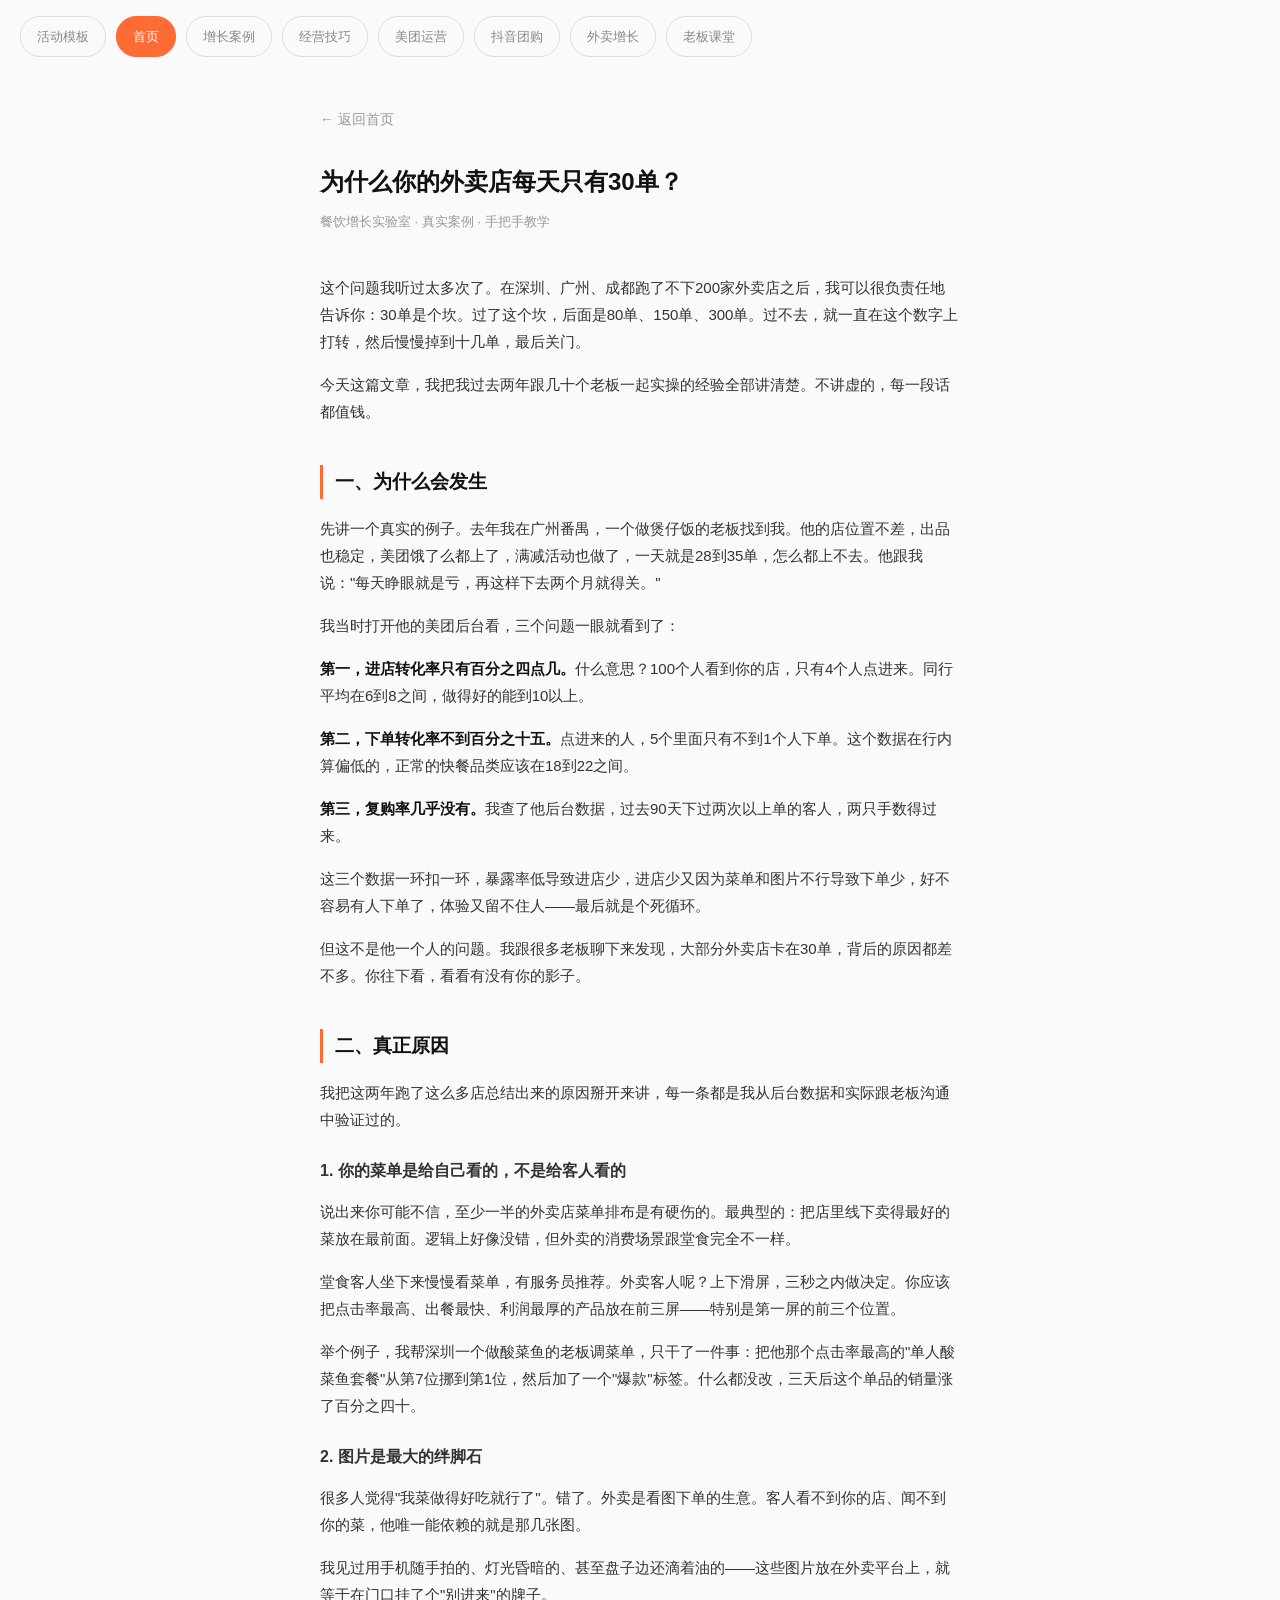
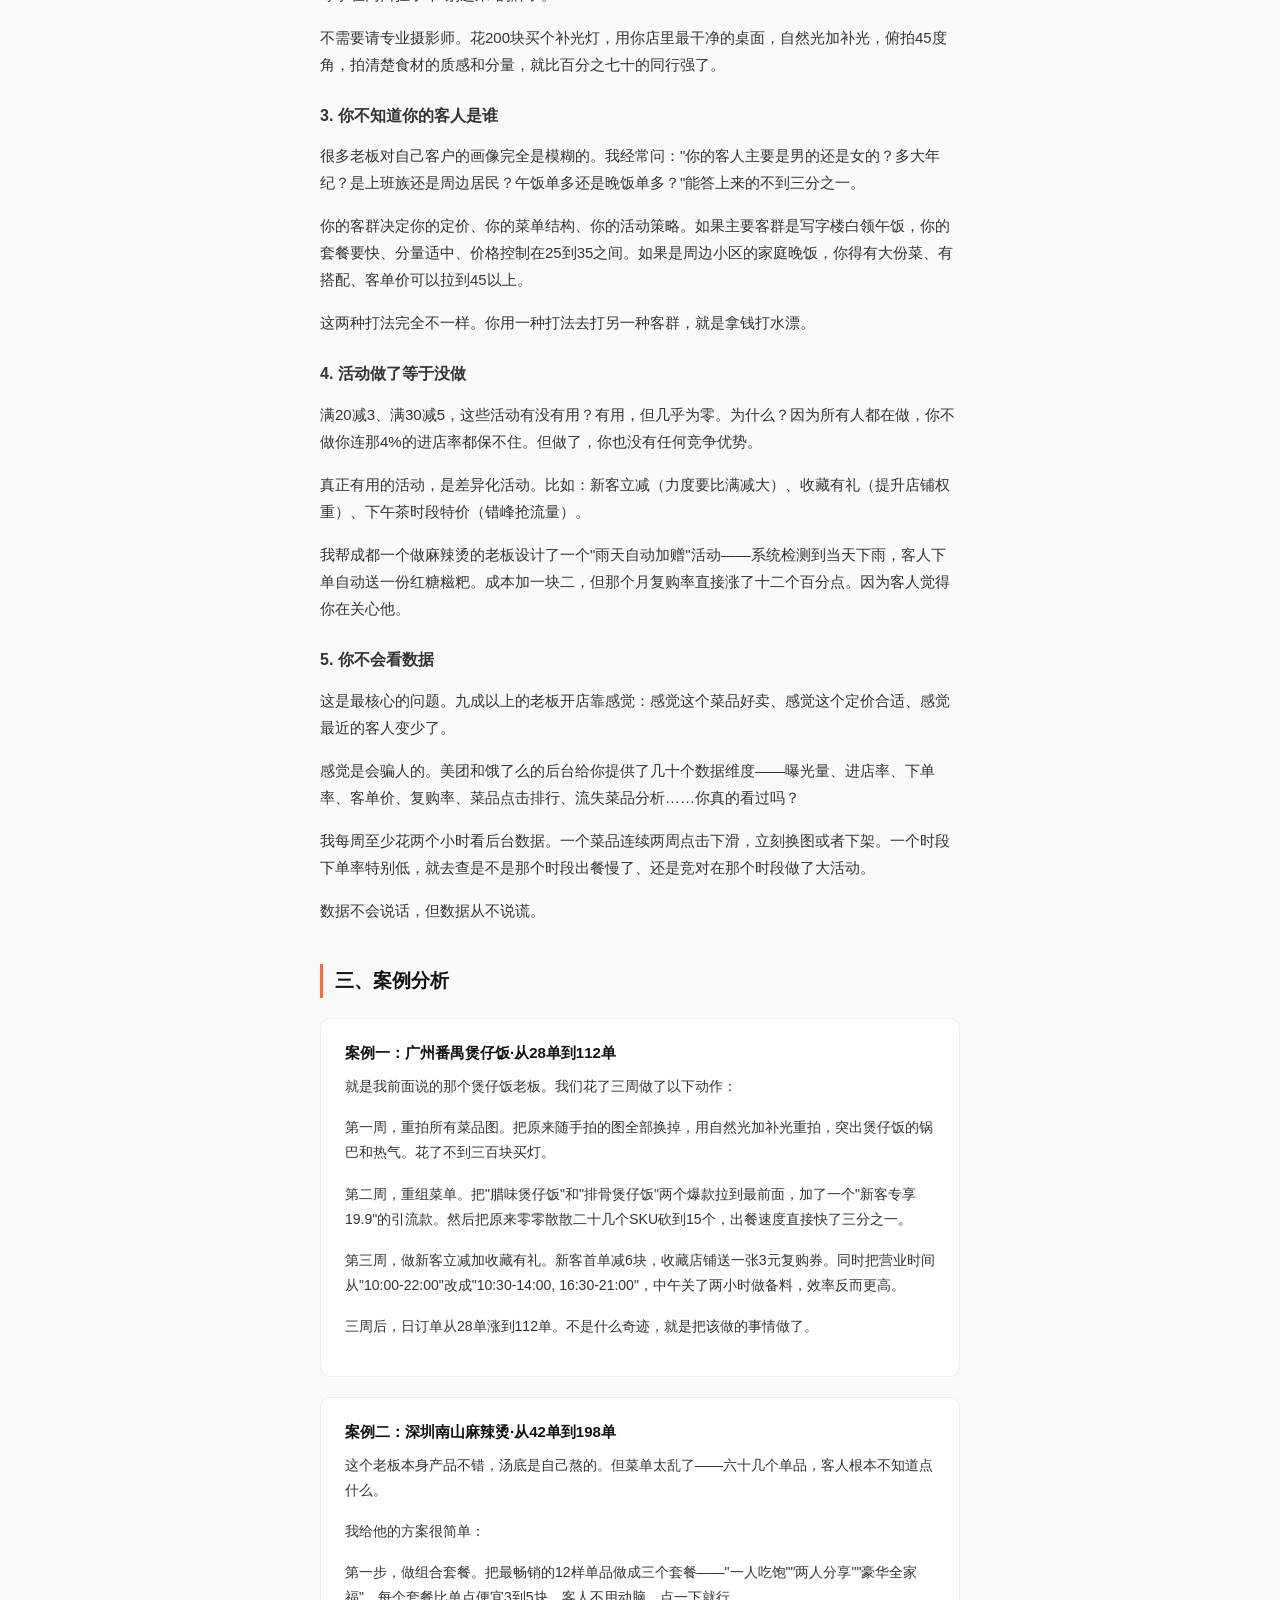
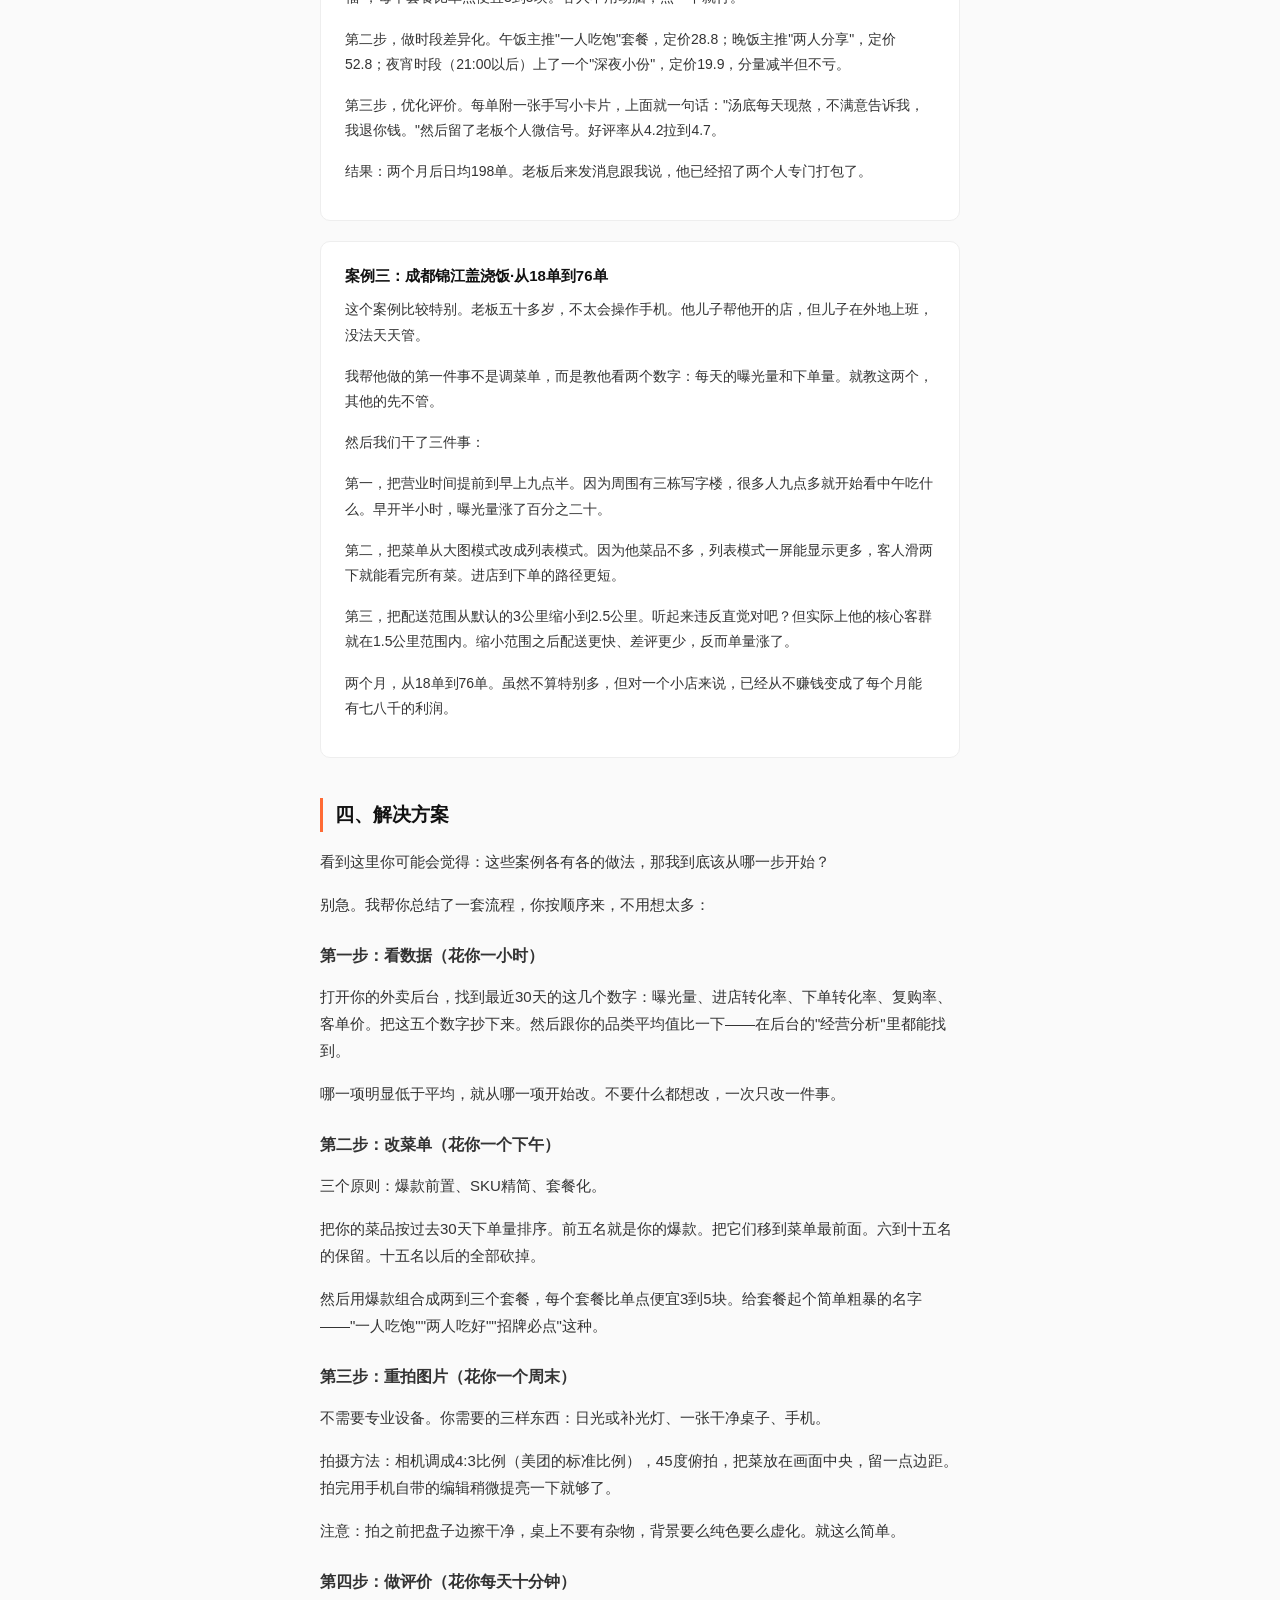
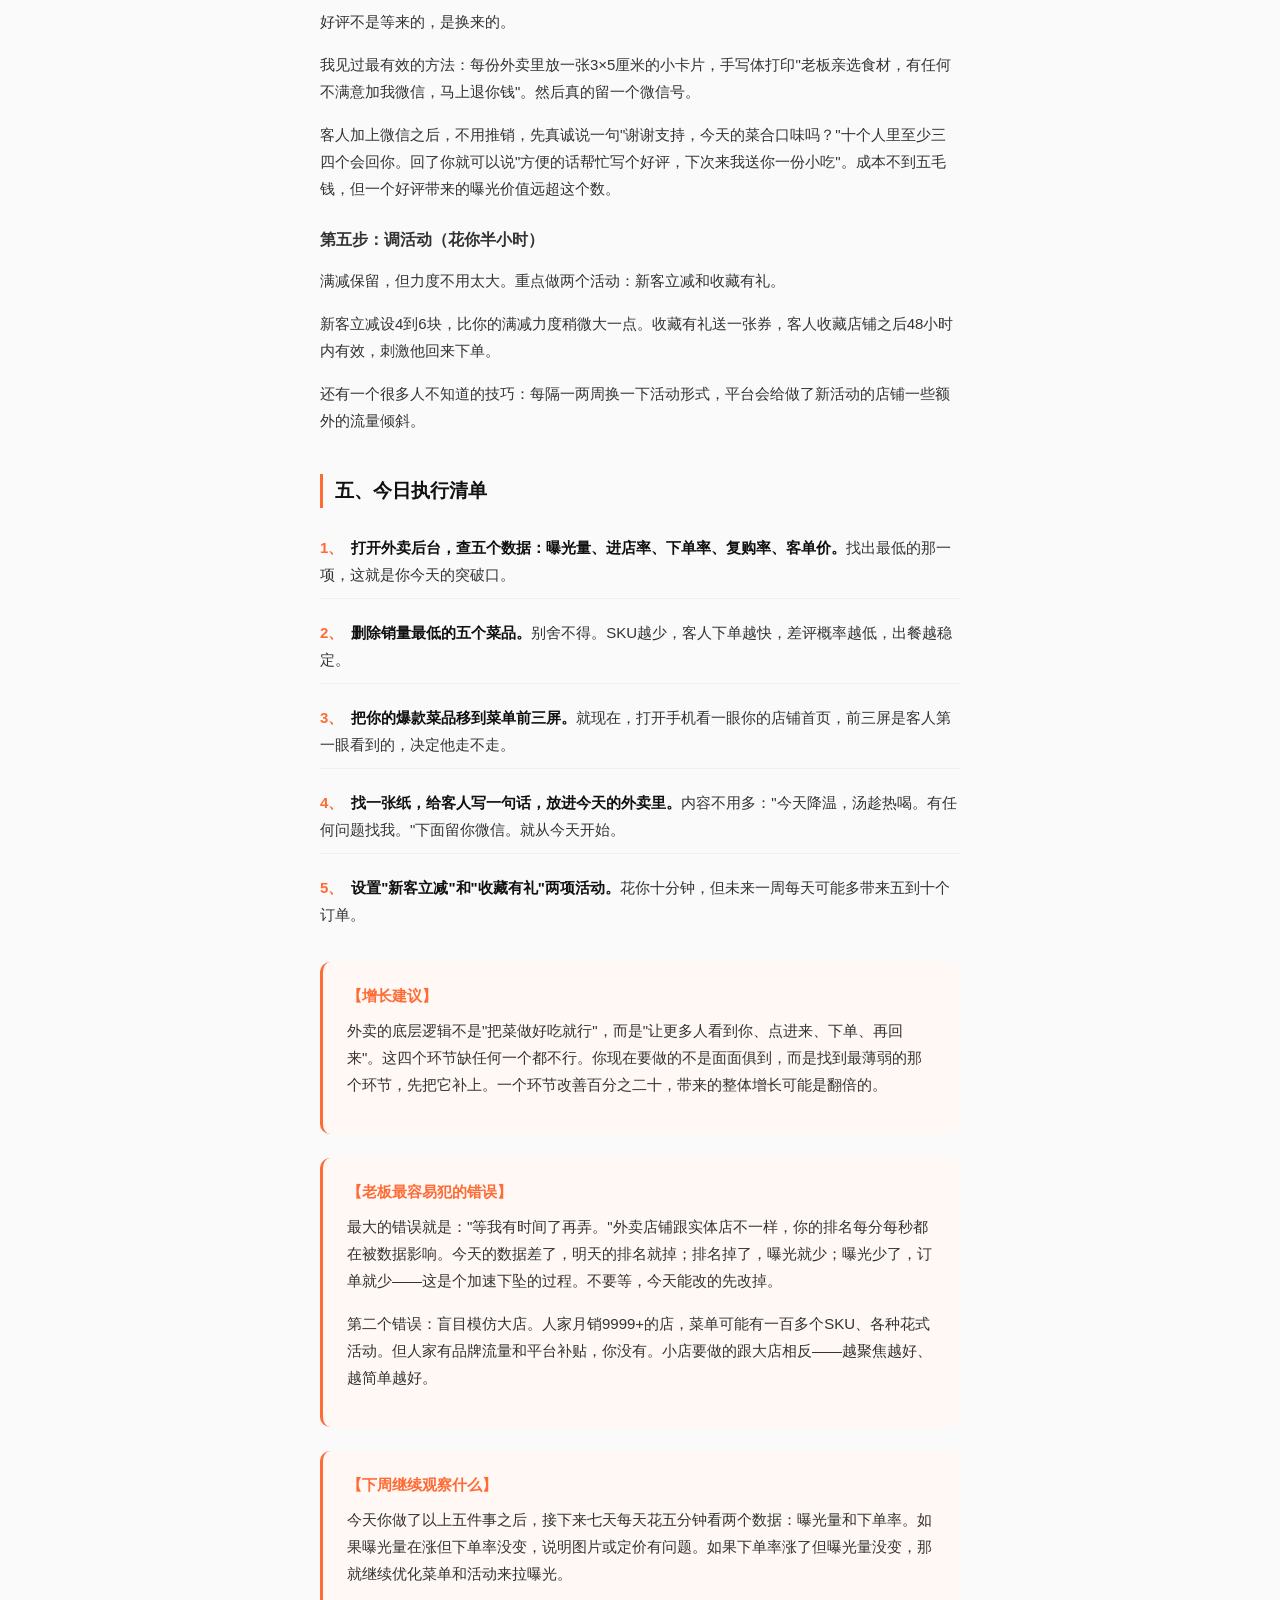
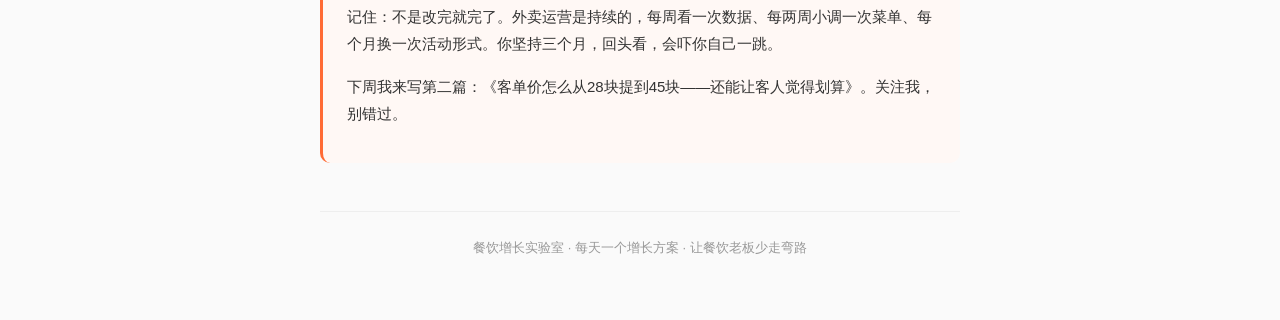
==== commit 640437cc: "活动模板设为首页默认，添加营业额问答" ====
--- a/article1.html
+++ b/article1.html
@@ -74,8 +74,8 @@
 
 <!-- 标签导航 -->
 <div class="tags">
-  <a href="huodong.html" class="tag">活动模板</a>
-  <a href="index.html" class="tag">首页</a>
+  <a href="index.html" class="tag">活动模板</a>
+  <a href="article1.html" class="tag on">首页</a>
   <a href="cases.html" class="tag">增长案例</a>
   <a href="jiqiao.html" class="tag">经营技巧</a>
   <a href="meituan.html" class="tag">美团运营</a>
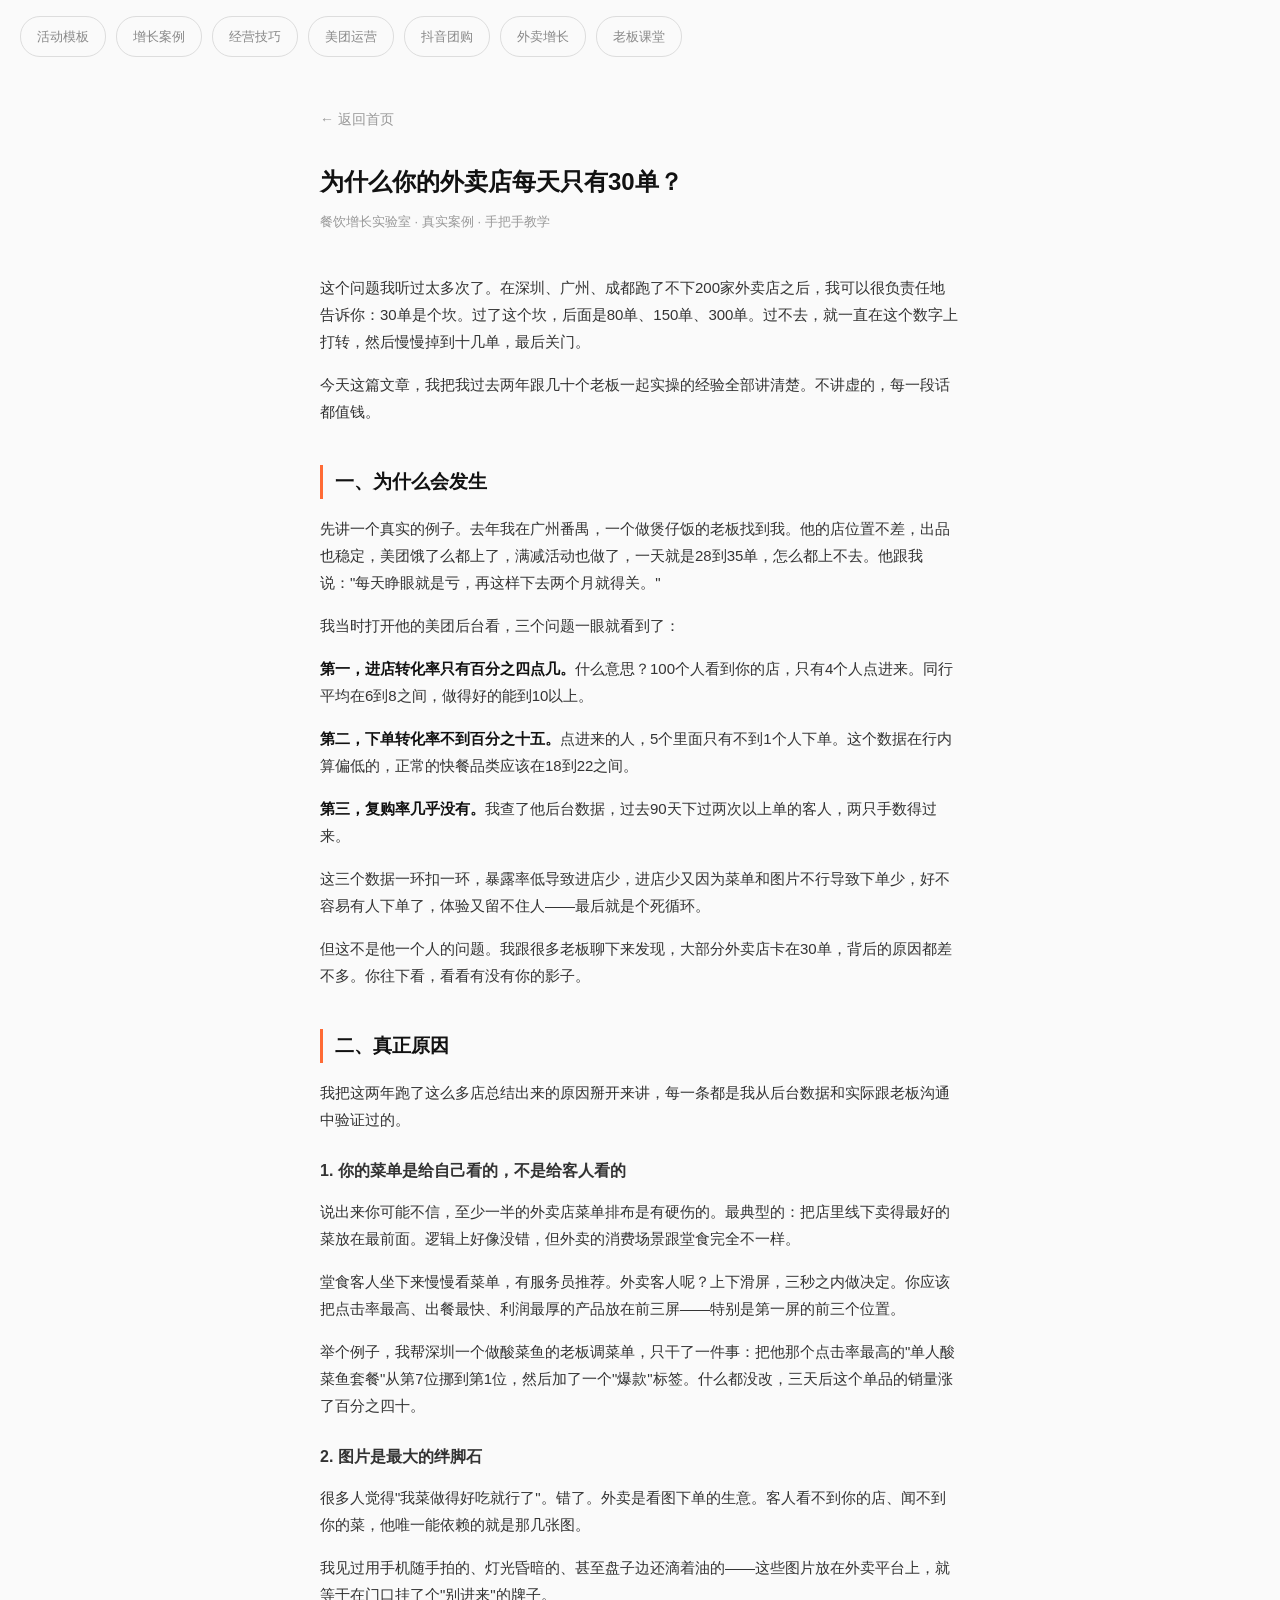
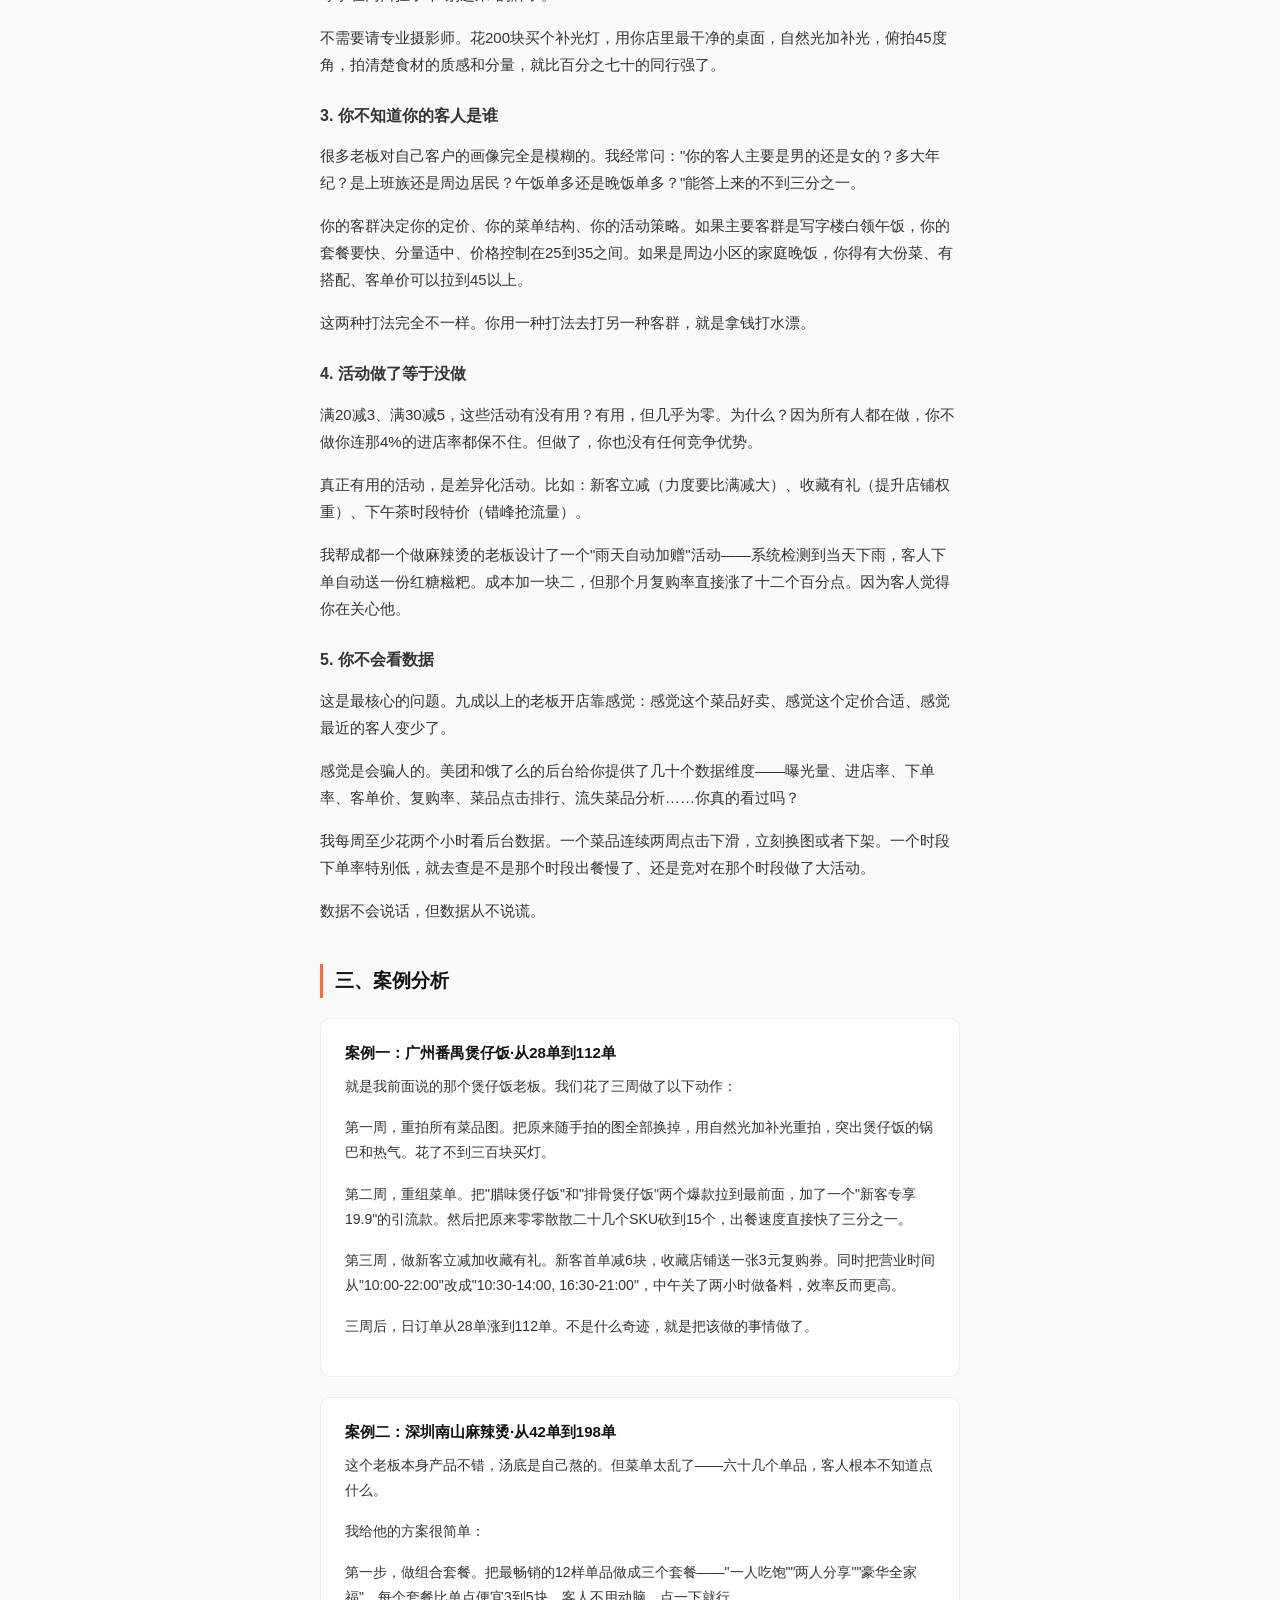
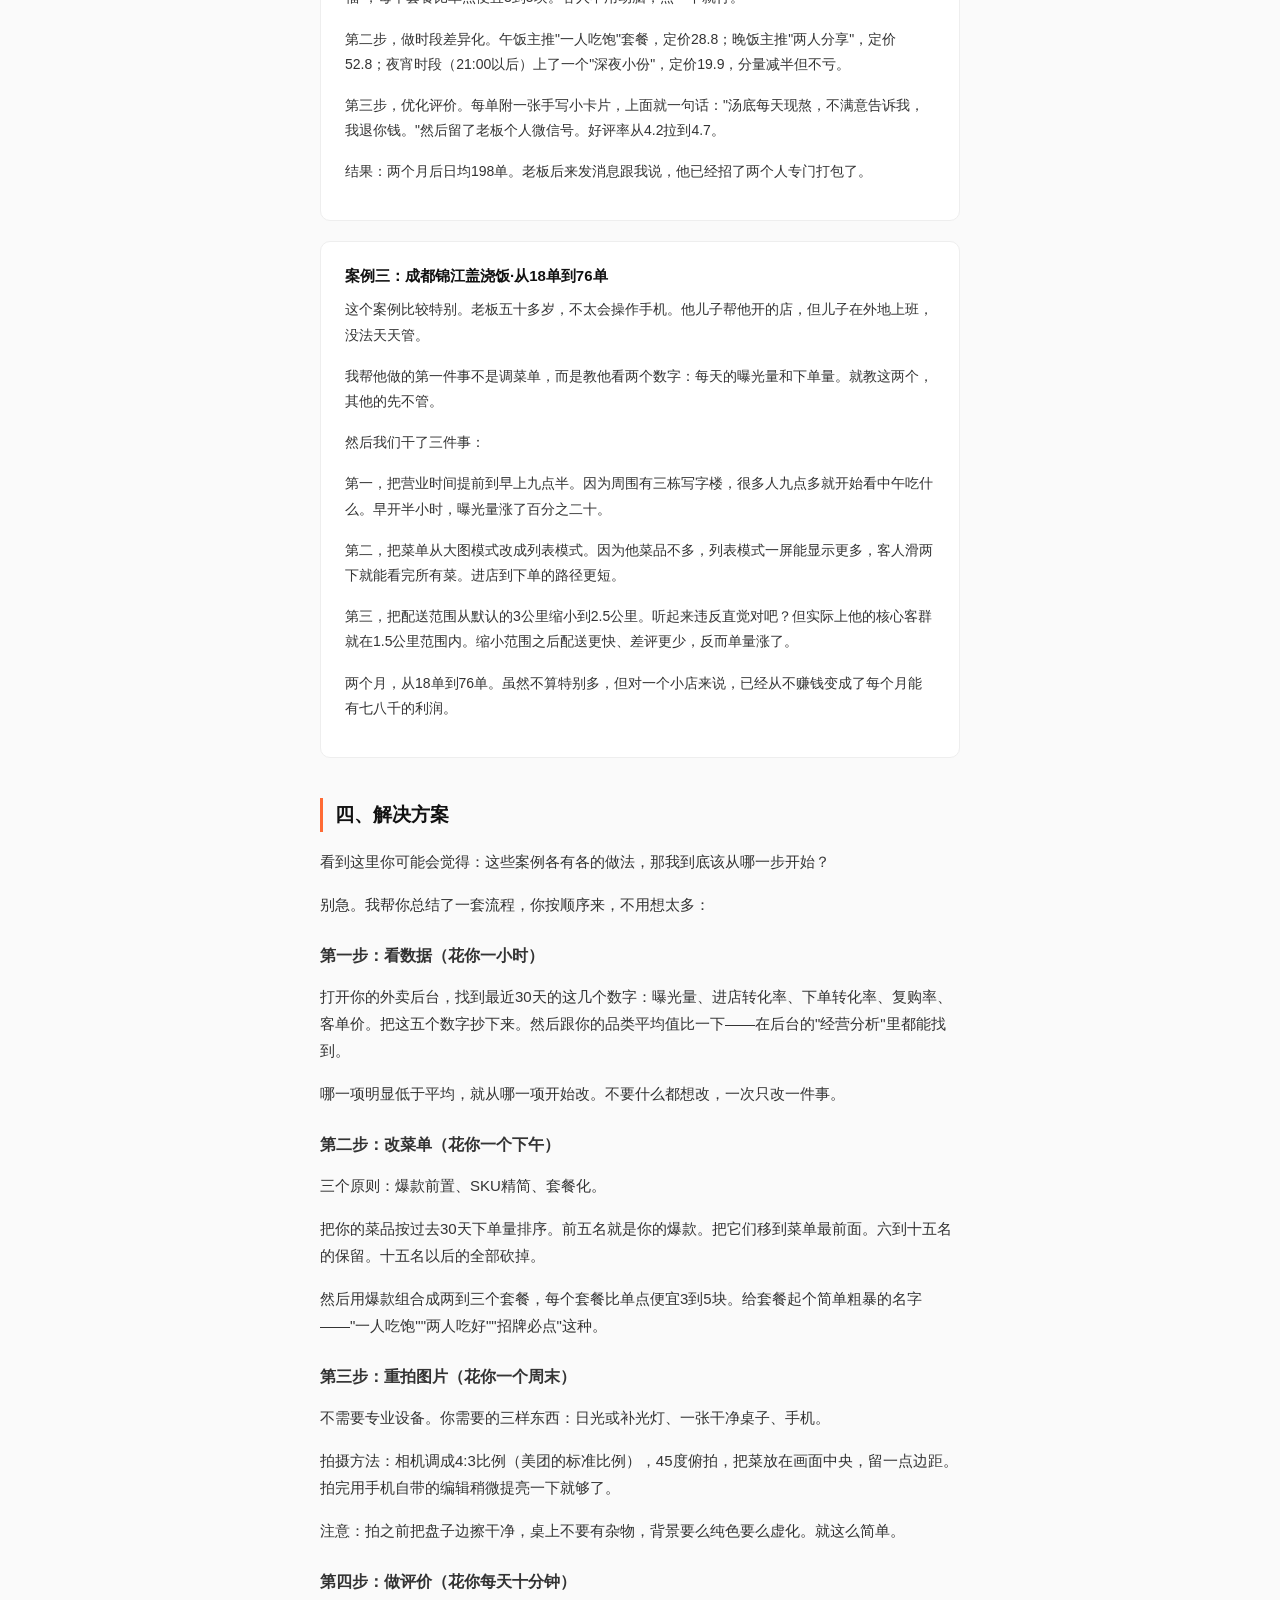
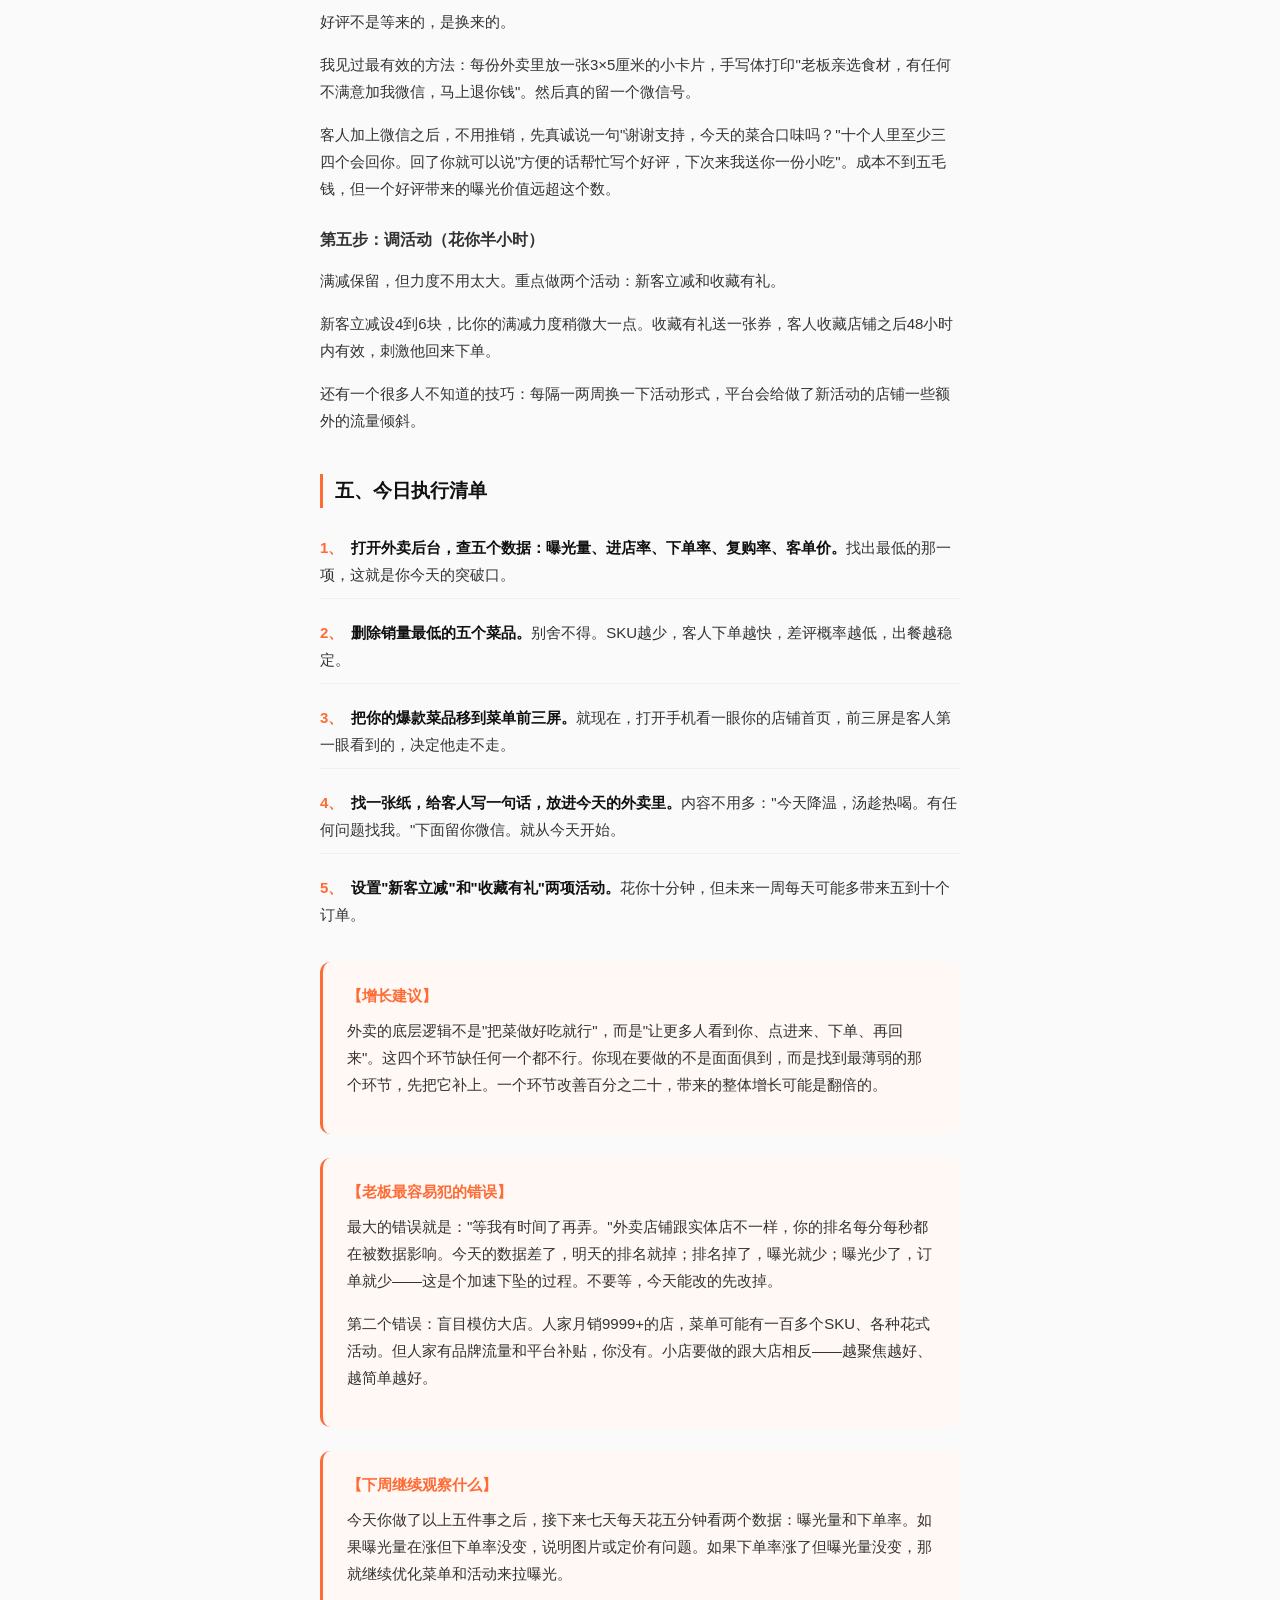
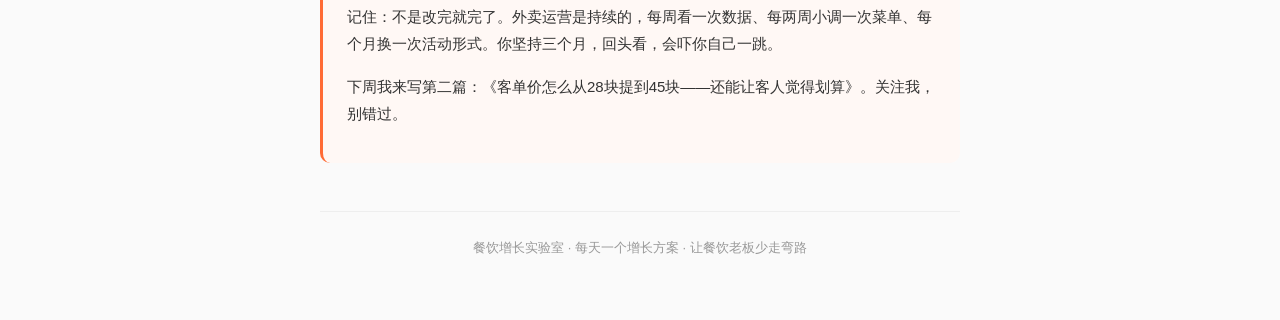
==== commit 0eeced58: "删除首页标签" ====
--- a/article1.html
+++ b/article1.html
@@ -75,7 +75,6 @@
 <!-- 标签导航 -->
 <div class="tags">
   <a href="index.html" class="tag">活动模板</a>
-  <a href="article1.html" class="tag on">首页</a>
   <a href="cases.html" class="tag">增长案例</a>
   <a href="jiqiao.html" class="tag">经营技巧</a>
   <a href="meituan.html" class="tag">美团运营</a>
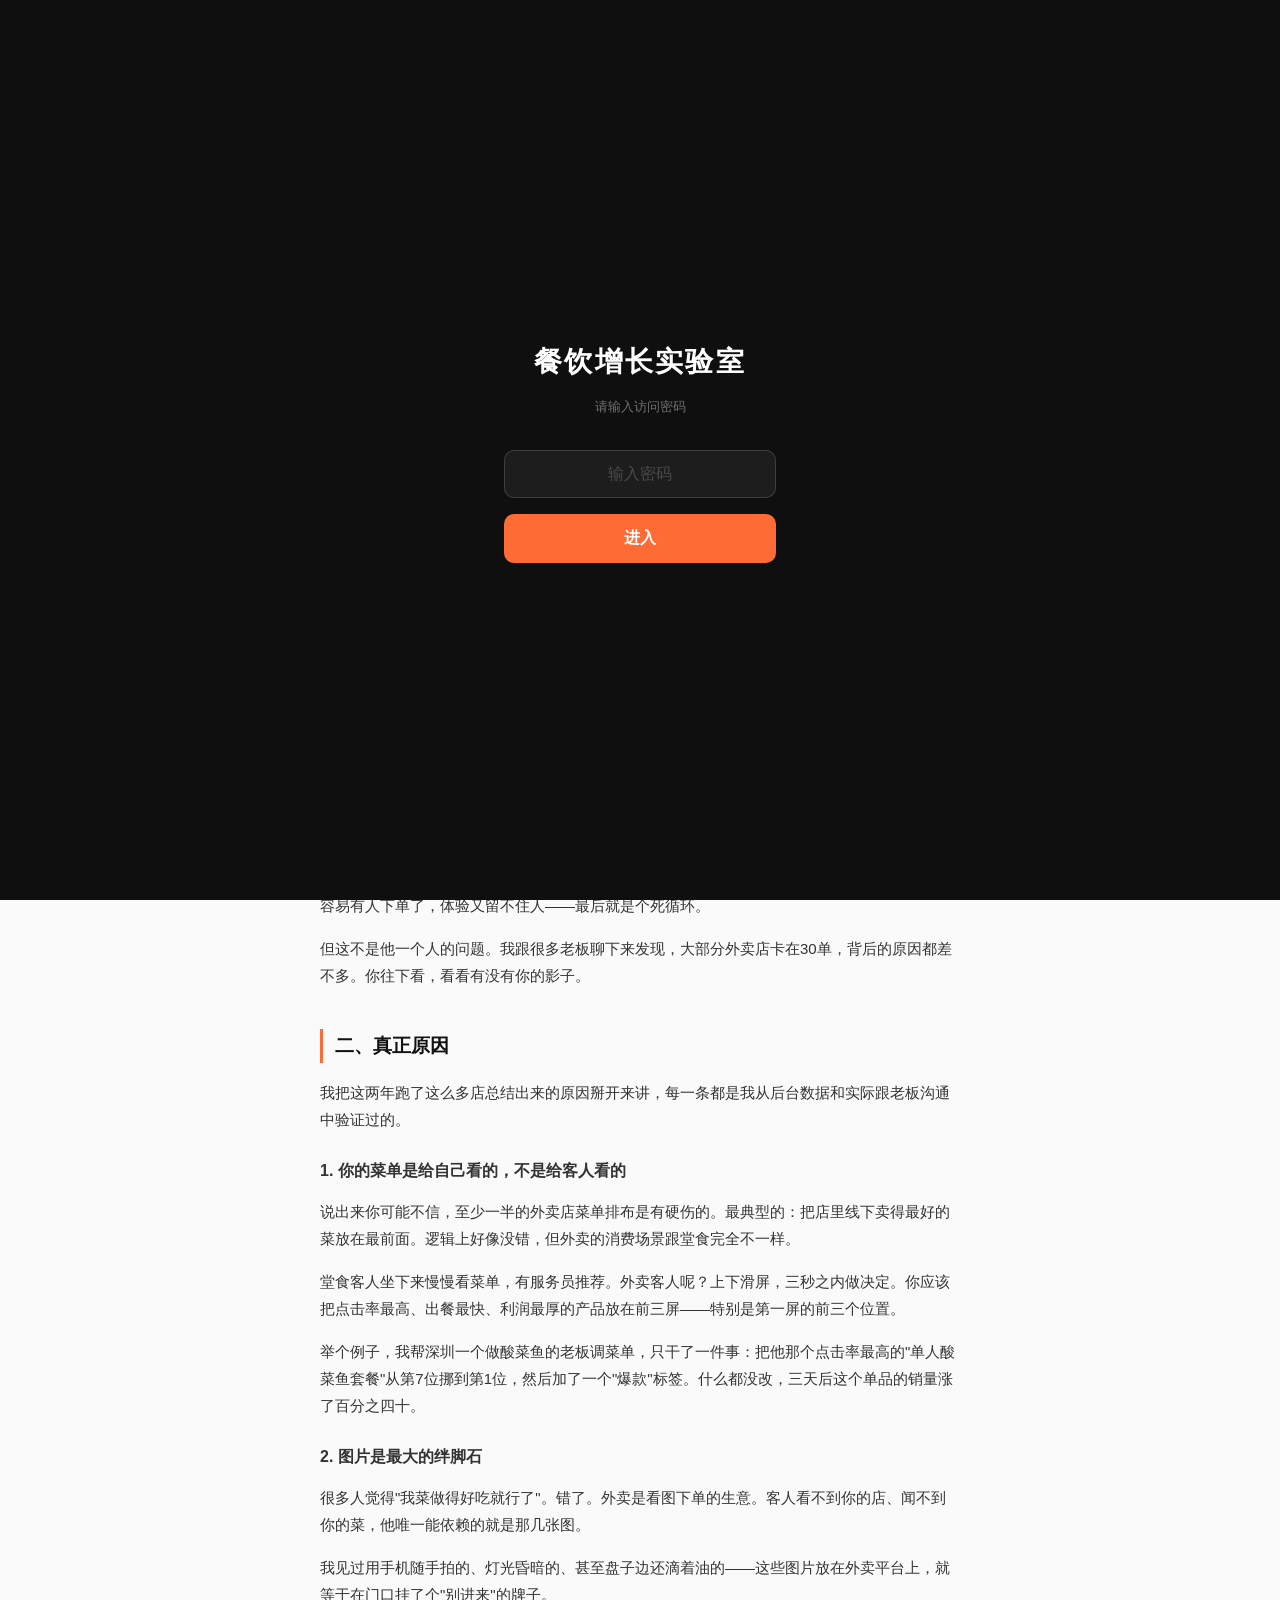
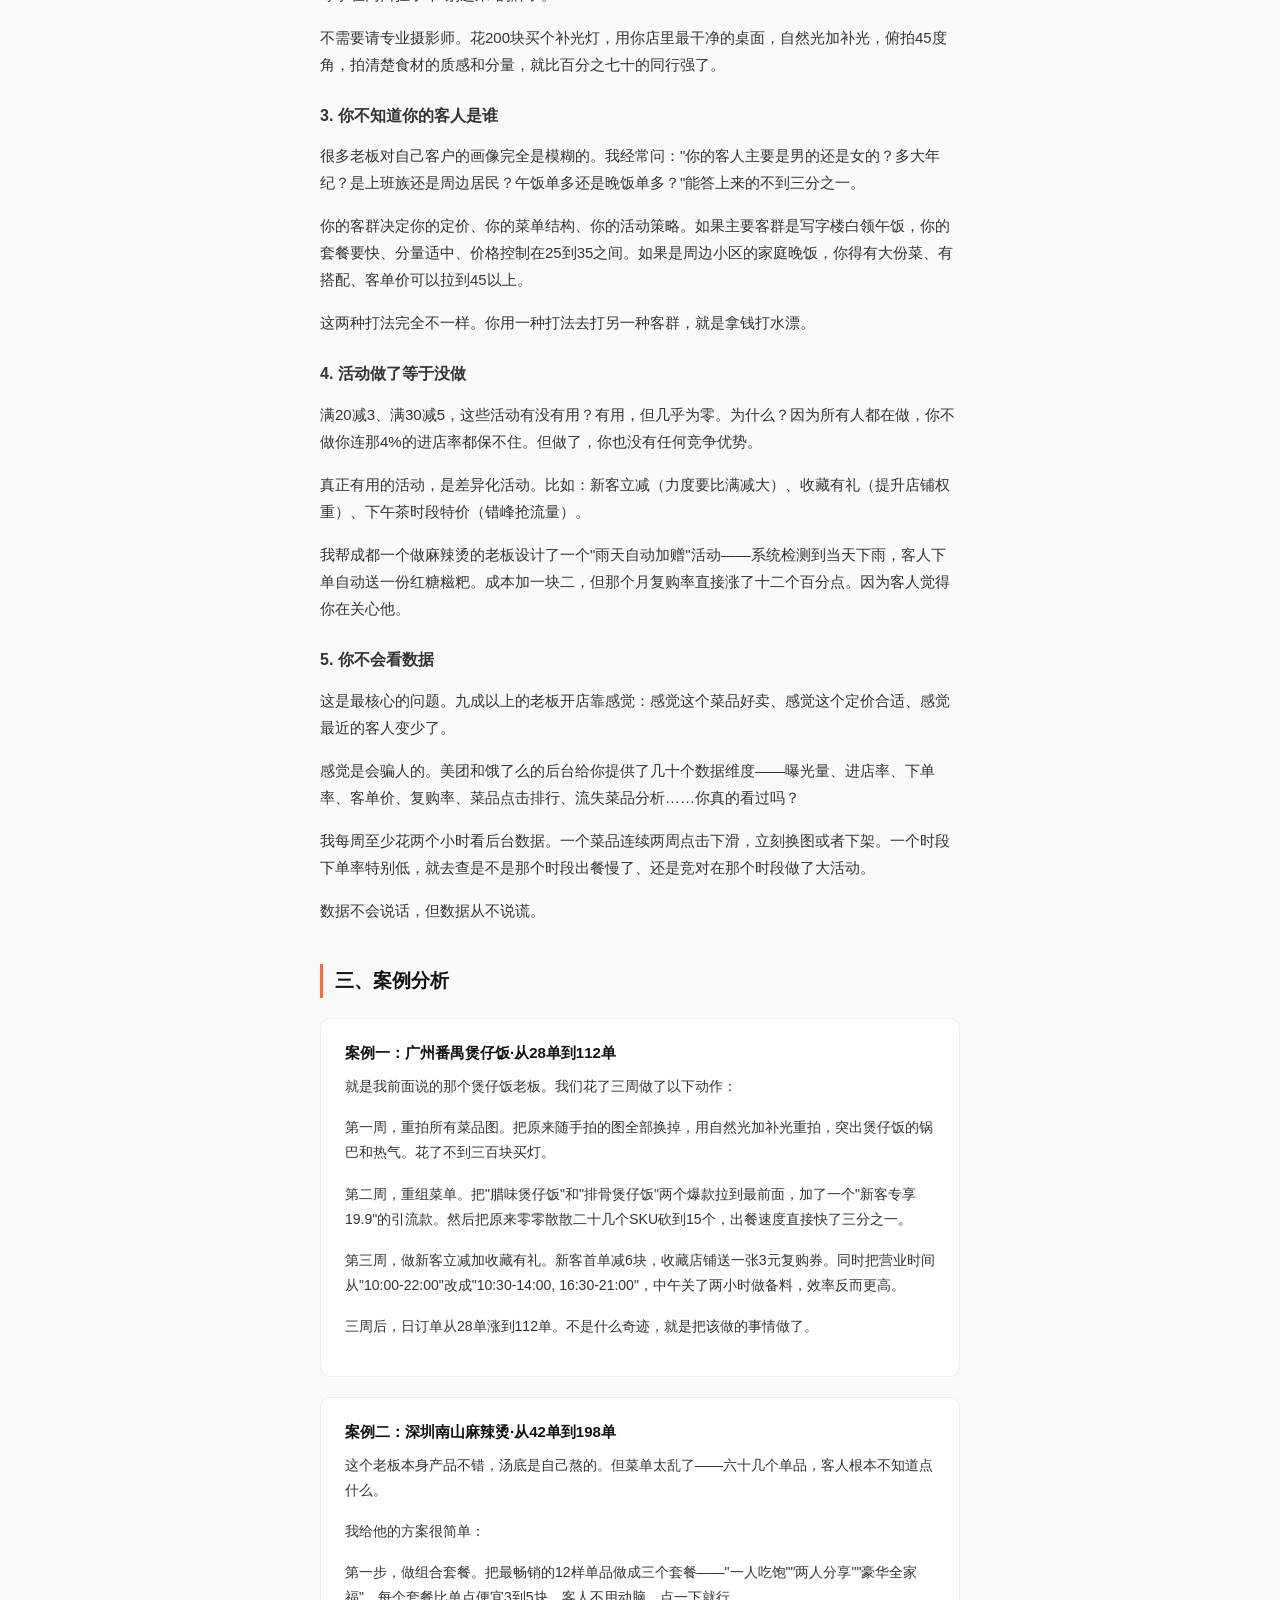
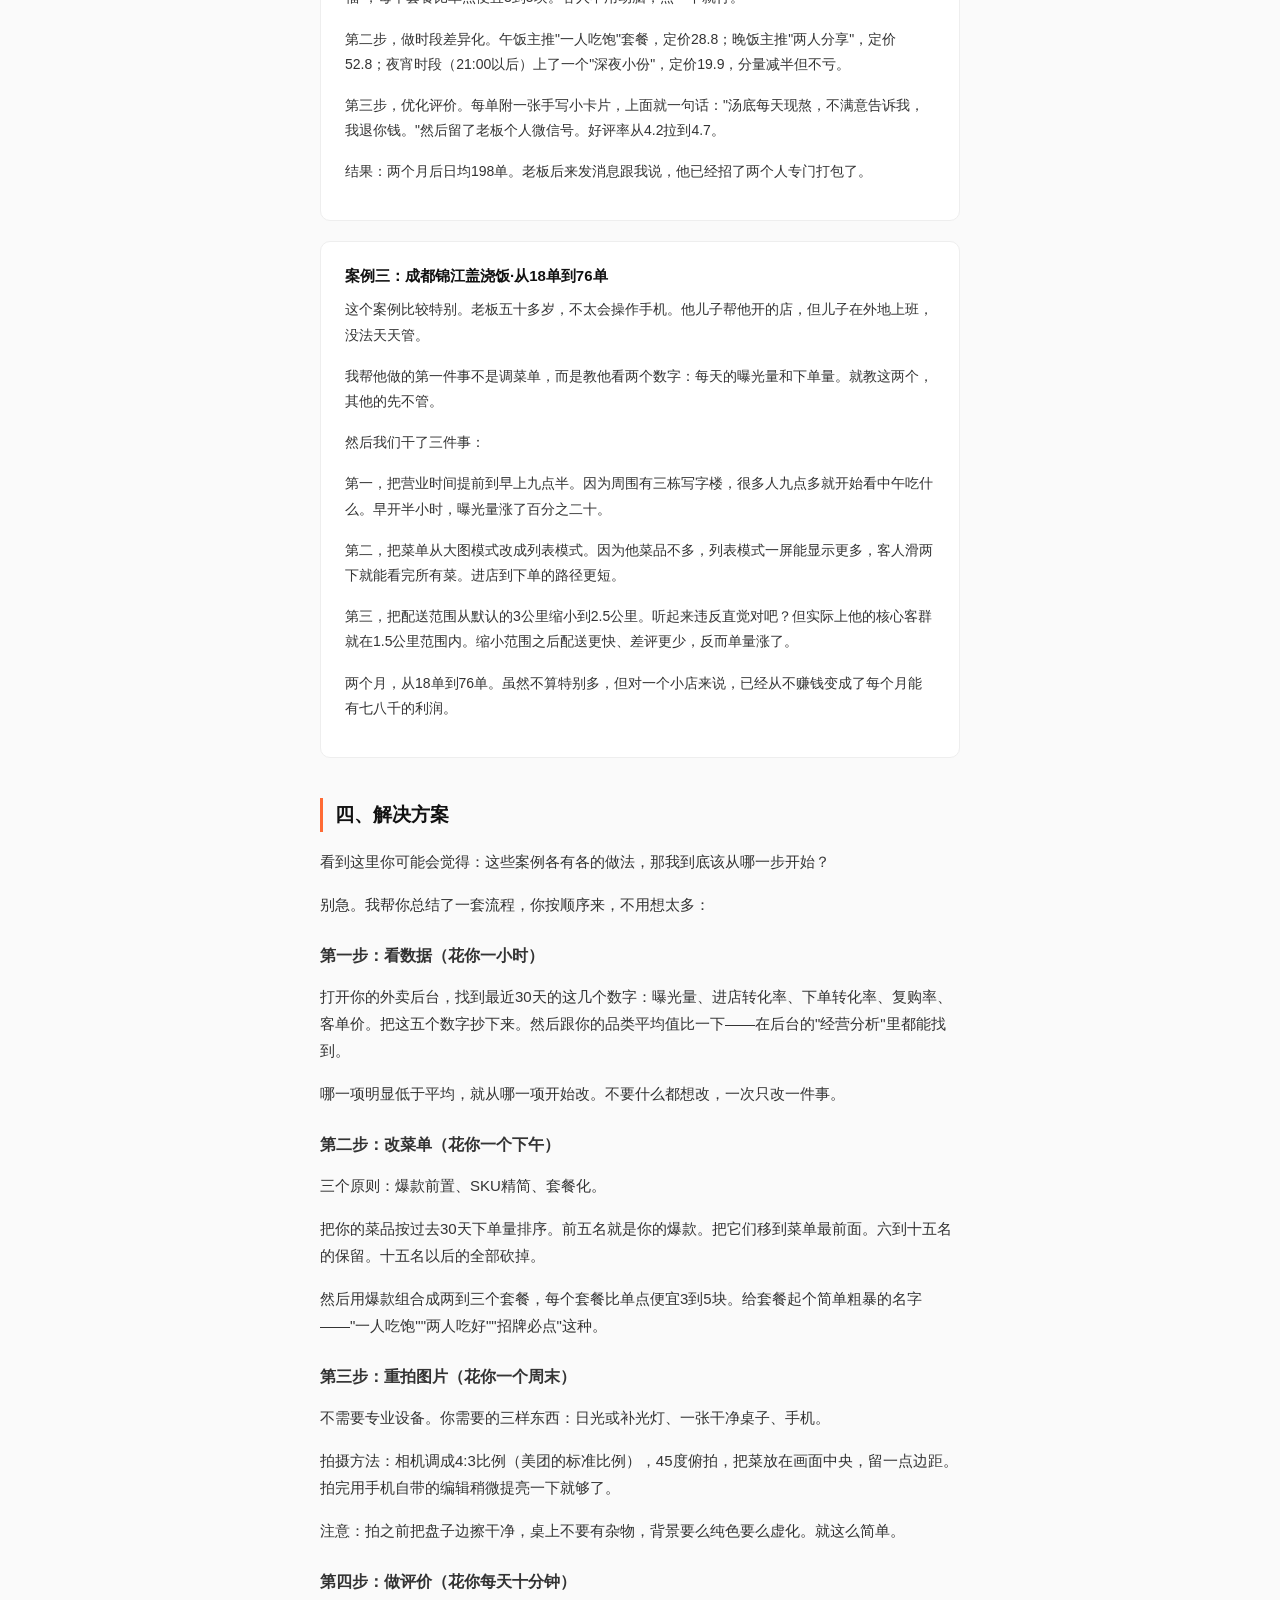
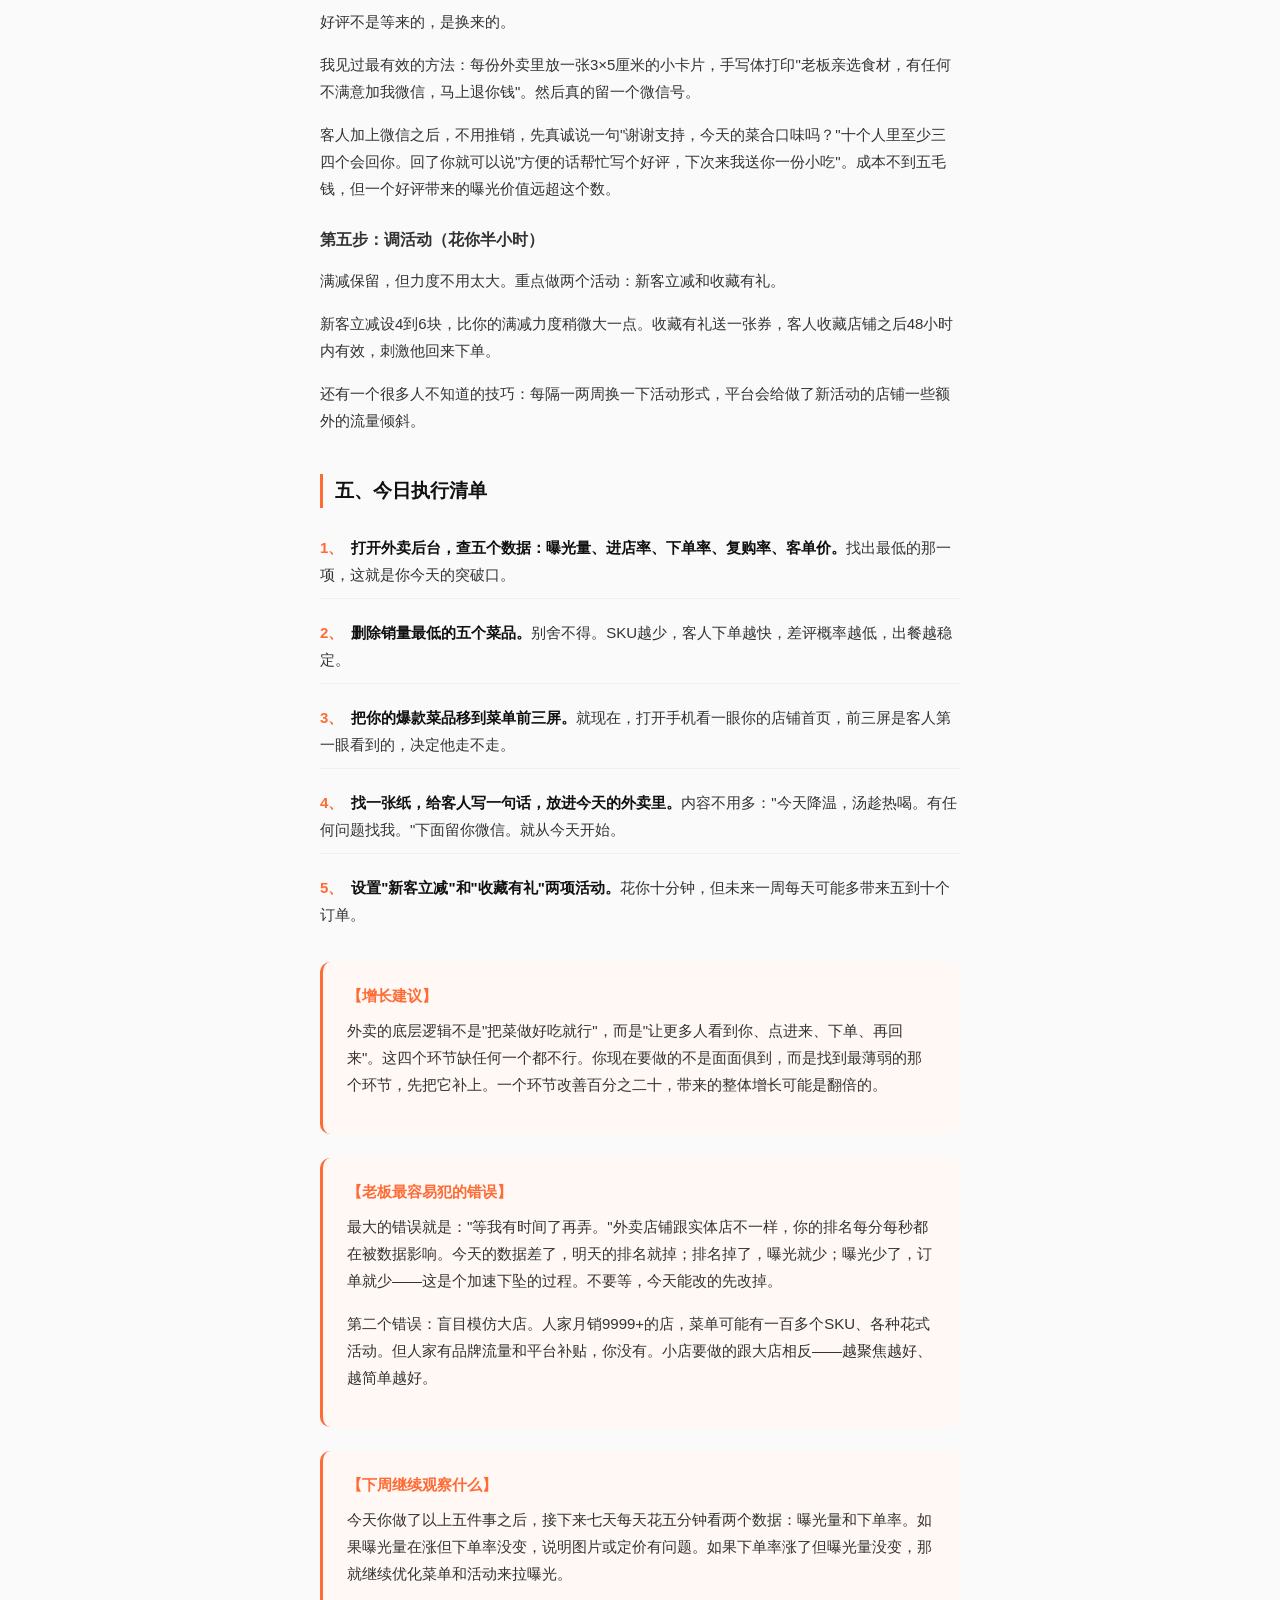
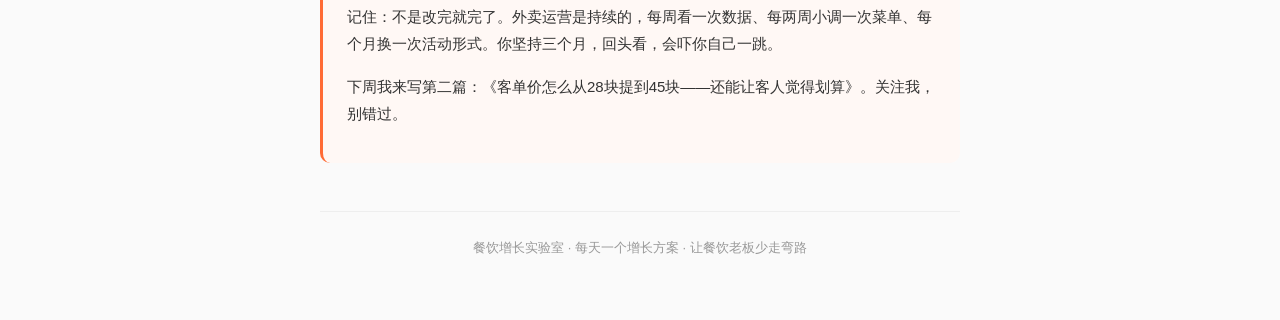
==== commit cab94d36: "添加密码访问保护" ====
--- a/article1.html
+++ b/article1.html
@@ -68,9 +68,50 @@
 }
 .tag.on,.tag:active{background:#ff6b35;color:#fff;border-color:#ff6b35}
 
+.login-gate{position:fixed;inset:0;background:#0f0f0f;z-index:9999;display:flex;align-items:center;justify-content:center;flex-direction:column}
+.login-gate.hidden{display:none}
+.login-box{text-align:center;padding:40px 24px;max-width:320px;width:100%}
+.login-logo{font-size:28px;font-weight:700;color:#fff;letter-spacing:.08em;margin-bottom:8px}
+.login-sub{font-size:13px;color:rgba(255,255,255,.4);margin-bottom:32px}
+.login-input{width:100%;padding:14px 18px;background:rgba(255,255,255,.06);border:1px solid rgba(255,255,255,.15);border-radius:10px;color:#fff;font-size:16px;text-align:center;outline:none;margin-bottom:16px;letter-spacing:.2em}
+.login-input:focus{border-color:#ff6b35}
+.login-input::placeholder{color:rgba(255,255,255,.2);letter-spacing:0}
+.login-btn{width:100%;padding:14px;background:#ff6b35;color:#fff;border:none;border-radius:10px;font-size:16px;font-weight:600;cursor:pointer}
+.login-btn:active{background:#e55a2b}
+.login-err{color:#ff4444;font-size:13px;margin-top:12px;display:none}
 </style>
 </head>
 <body>
+
+<div class="login-gate" id="loginGate">
+  <div class="login-box">
+    <div class="login-logo">餐饮增长实验室</div>
+    <div class="login-sub">请输入访问密码</div>
+    <input type="password" class="login-input" id="pwdInput" placeholder="输入密码" onkeydown="if(event.key==='Enter')checkPwd()">
+    <button class="login-btn" onclick="checkPwd()">进入</button>
+    <div class="login-err" id="loginErr">密码错误，请重试</div>
+  </div>
+</div>
+<script>
+var SITE_PWD='888888';
+(function(){
+  if(localStorage.getItem('_site_auth')===SITE_PWD){
+    var g=document.getElementById('loginGate');
+    if(g)g.classList.add('hidden');
+  }
+})();
+function checkPwd(){
+  var v=document.getElementById('pwdInput').value.trim();
+  if(v===SITE_PWD){
+    localStorage.setItem('_site_auth',SITE_PWD);
+    document.getElementById('loginGate').classList.add('hidden');
+    document.getElementById('loginErr').style.display='none';
+  }else{
+    document.getElementById('loginErr').style.display='block';
+    document.getElementById('pwdInput').value='';
+  }
+}
+</script>
 
 <!-- 标签导航 -->
 <div class="tags">
